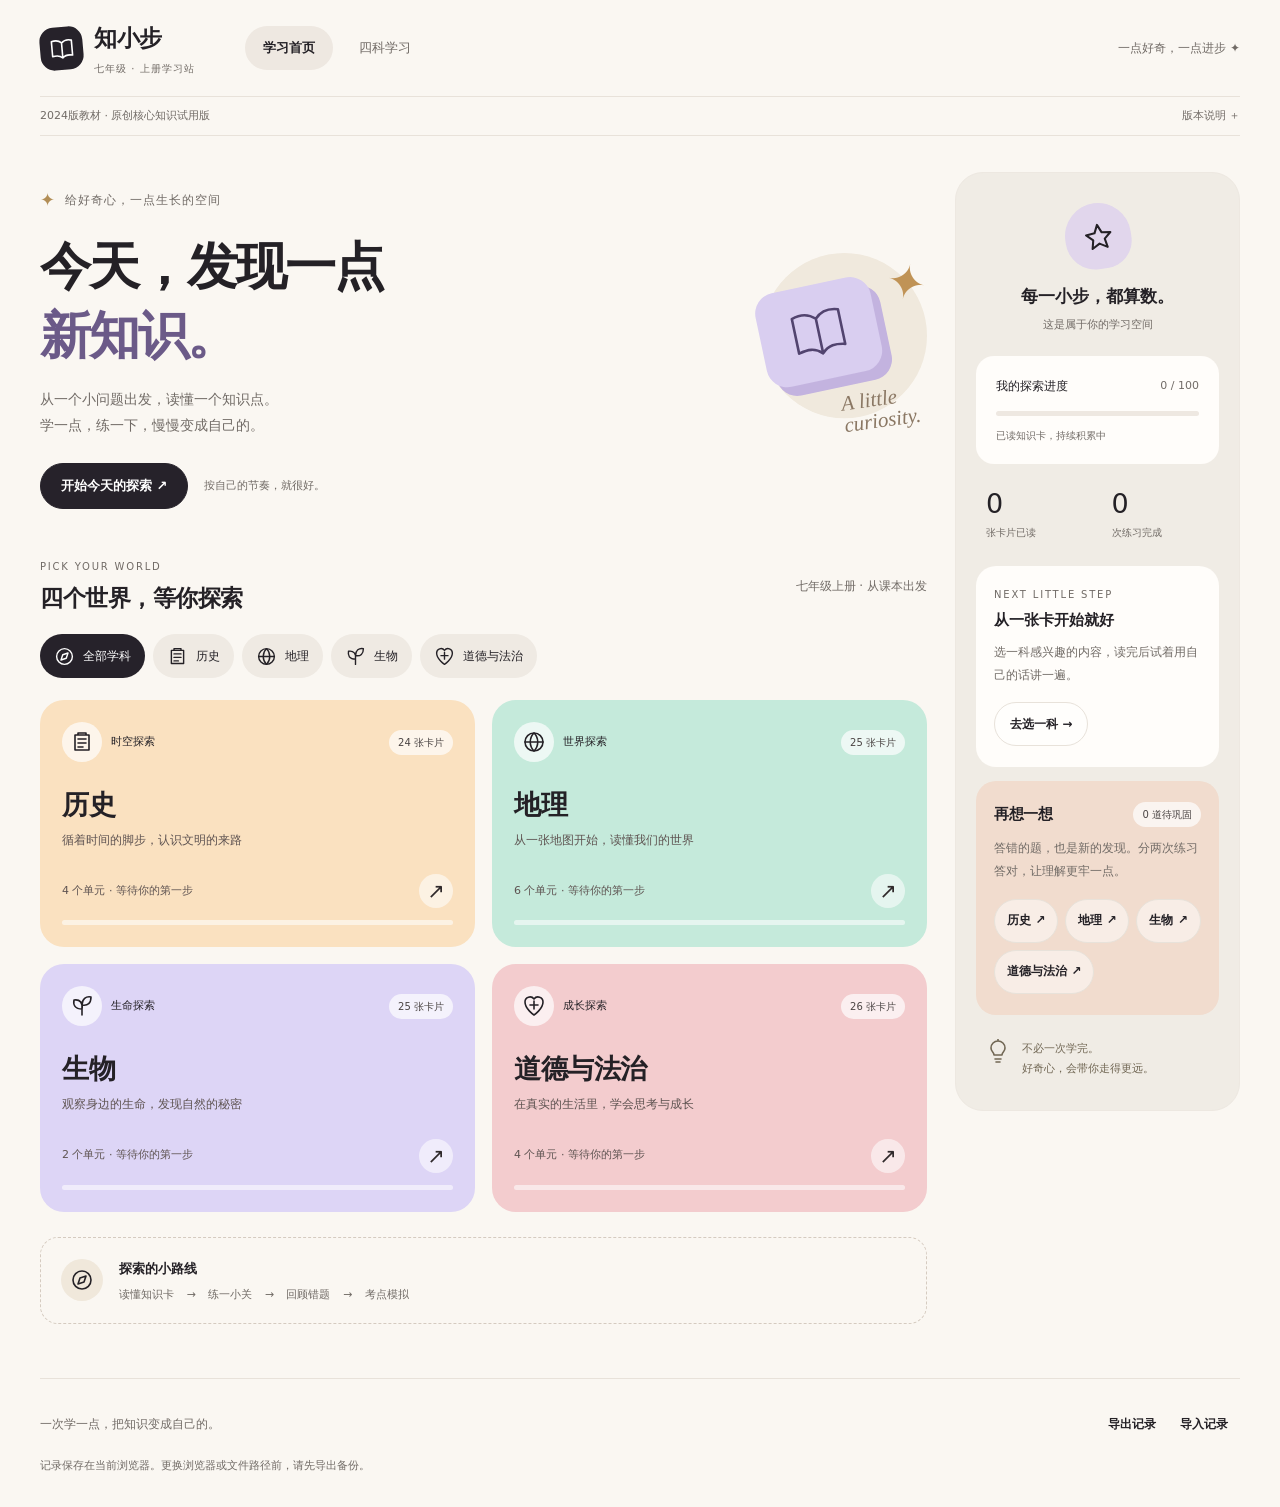
==== index.html @ a6cd7eee "Publish student learning site on GitHub Pages" ====
<!-- Generated by Trae Work -->
<!DOCTYPE html>
<html lang="zh-CN">
<head>
<meta charset="UTF-8">
<meta name="viewport" content="width=device-width, initial-scale=1.0">
<title>七年级上册 · 知识学习与互动测试</title>
<style>
:root {
  --bg: #0f172a;
  --bg2: #1e293b;
  --surface: #334155;
  --surface2: #475569;
  --ink: #f1f5f9;
  --muted: #94a3b8;
  --gold: #fbbf24;
  --rule: #334155;
  --shadow: 0 8px 32px rgba(0,0,0,0.3);
  --jade: #2ecc71;
  --crimson: #e74c3c;
}
* { margin: 0; padding: 0; box-sizing: border-box; }
body {
  font-family: 'PingFang SC', 'Microsoft YaHei', sans-serif;
  background: var(--bg);
  color: var(--ink);
  line-height: 1.7;
  min-height: 100vh;
  background-image:
    radial-gradient(circle at 20% 20%, rgba(99,102,241,0.12) 0%, transparent 50%),
    radial-gradient(circle at 80% 80%, rgba(236,72,153,0.1) 0%, transparent 50%),
    radial-gradient(circle at 50% 50%, rgba(14,165,233,0.08) 0%, transparent 70%);
}
::-webkit-scrollbar { width: 8px; }
::-webkit-scrollbar-track { background: var(--bg2); }
::-webkit-scrollbar-thumb { background: var(--surface2); border-radius: 4px; }

.hero {
  text-align: center;
  padding: 60px 24px 36px;
  position: relative;
}
.hero .badge {
  display: inline-block;
  background: rgba(251,191,36,0.15);
  border: 1px solid rgba(251,191,36,0.3);
  color: var(--gold);
  padding: 6px 20px;
  border-radius: 20px;
  font-size: 0.85em;
  margin-bottom: 16px;
  letter-spacing: 1px;
}
.hero h1 {
  font-size: 2.4em;
  color: #fff;
  margin-bottom: 10px;
  letter-spacing: 3px;
  font-weight: 700;
  background: linear-gradient(135deg, #fff 0%, #94a3b8 100%);
  -webkit-background-clip: text;
  -webkit-text-fill-color: transparent;
  background-clip: text;
}
.hero .subtitle {
  color: var(--muted);
  font-size: 1em;
  margin-bottom: 6px;
}
.hero .meta {
  color: #64748b;
  font-size: 0.85em;
}

/* 科目卡片网格 */
.card-grid {
  max-width: 960px;
  margin: 0 auto;
  padding: 0 20px 48px;
  display: grid;
  grid-template-columns: repeat(2, 1fr);
  gap: 20px;
}
.subject-card {
  background: var(--surface);
  border: 1px solid var(--rule);
  border-radius: 16px;
  padding: 32px 28px;
  cursor: pointer;
  transition: all 0.35s cubic-bezier(0.4, 0, 0.2, 1);
  position: relative;
  overflow: hidden;
  text-decoration: none;
  color: inherit;
  display: block;
}
.subject-card::before {
  content: '';
  position: absolute;
  top: 0; left: 0; right: 0;
  height: 4px;
  background: var(--card-accent, var(--gold));
  opacity: 0;
  transition: opacity 0.3s;
}
.subject-card:hover {
  transform: translateY(-6px);
  border-color: var(--card-accent, var(--gold));
  box-shadow: var(--shadow);
}
.subject-card:hover::before { opacity: 1; }
.subject-icon {
  width: 56px;
  height: 56px;
  border-radius: 14px;
  display: flex;
  align-items: center;
  justify-content: center;
  font-size: 1.8em;
  margin-bottom: 18px;
  background: var(--card-bg, rgba(251,191,36,0.15));
}
.subject-name {
  font-size: 1.4em;
  font-weight: 700;
  margin-bottom: 8px;
  color: #fff;
}
.subject-desc {
  color: var(--muted);
  font-size: 0.9em;
  margin-bottom: 18px;
  line-height: 1.6;
}
.subject-info {
  display: flex;
  gap: 16px;
  flex-wrap: wrap;
}
.info-item {
  display: flex;
  align-items: center;
  gap: 6px;
  font-size: 0.8em;
  color: #cbd5e1;
  background: rgba(255,255,255,0.06);
  padding: 4px 12px;
  border-radius: 12px;
}
.info-item .dot {
  width: 6px;
  height: 6px;
  border-radius: 50%;
  background: var(--card-accent, var(--gold));
}

/* 错题本入口卡片 */
.wrongbook-entry {
  max-width: 960px;
  margin: 0 auto;
  padding: 0 20px 48px;
}
.wrongbook-card {
  background: linear-gradient(135deg, rgba(231,76,60,0.12), rgba(231,76,60,0.04));
  border: 1px solid rgba(231,76,60,0.3);
  border-radius: 16px;
  padding: 28px 32px;
  cursor: pointer;
  transition: all 0.3s;
  display: flex;
  align-items: center;
  justify-content: space-between;
  gap: 20px;
  flex-wrap: wrap;
}
.wrongbook-card:hover {
  transform: translateY(-3px);
  border-color: var(--crimson);
  box-shadow: 0 8px 32px rgba(231,76,60,0.2);
}
.wrongbook-left {
  display: flex;
  align-items: center;
  gap: 20px;
}
.wrongbook-icon {
  width: 56px;
  height: 56px;
  border-radius: 14px;
  display: flex;
  align-items: center;
  justify-content: center;
  font-size: 1.8em;
  background: rgba(231,76,60,0.2);
}
.wrongbook-title {
  font-size: 1.3em;
  font-weight: 700;
  color: #fff;
  margin-bottom: 4px;
}
.wrongbook-desc {
  color: var(--muted);
  font-size: 0.9em;
}
.wrongbook-right {
  display: flex;
  align-items: center;
  gap: 20px;
}
.wrongbook-count {
  text-align: right;
}
.wrongbook-num {
  font-size: 2.2em;
  font-weight: 700;
  color: var(--crimson);
  line-height: 1;
}
.wrongbook-label {
  color: var(--muted);
  font-size: 0.85em;
  margin-top: 4px;
}
.wrongbook-arrow {
  color: var(--crimson);
  font-size: 1.4em;
  font-weight: 700;
}

/* 主内容区 */
.main-panel {
  max-width: 1000px;
  margin: 0 auto;
  padding: 0 20px 60px;
  display: none;
  animation: fadeIn 0.4s;
}
.main-panel.active { display: block; }
@keyframes fadeIn { from { opacity: 0; transform: translateY(10px); } to { opacity: 1; transform: translateY(0); } }

/* 功能介绍 */
.features-title {
  text-align: center;
  color: #fff;
  font-size: 1.3em;
  margin-bottom: 24px;
}
.features-grid {
  display: grid;
  grid-template-columns: repeat(4, 1fr);
  gap: 14px;
  margin-bottom: 40px;
}
.feature-card {
  background: var(--bg2);
  border: 1px solid var(--rule);
  border-radius: 12px;
  padding: 20px 16px;
  text-align: center;
}
.feature-icon { font-size: 1.8em; margin-bottom: 8px; }
.feature-name { color: #fff; font-weight: 600; margin-bottom: 4px; font-size: 0.92em; }
.feature-desc { color: var(--muted); font-size: 0.78em; line-height: 1.5; }

/* 错题本汇总 */
.wb-summary-header {
  display: flex;
  justify-content: space-between;
  align-items: center;
  margin-bottom: 24px;
  flex-wrap: wrap;
  gap: 12px;
}
.wb-summary-title {
  font-size: 1.5em;
  font-weight: 700;
  color: #fff;
}
.wb-summary-title span { color: var(--crimson); }
.wb-summary-total {
  color: var(--muted);
  font-size: 0.95em;
}
.wb-summary-total strong {
  color: var(--crimson);
  font-size: 1.4em;
  margin: 0 4px;
}

.wb-subject-grid {
  display: grid;
  grid-template-columns: repeat(4, 1fr);
  gap: 18px;
  margin-bottom: 32px;
}
.wb-subject-card {
  background: var(--surface);
  border: 1px solid var(--rule);
  border-radius: 14px;
  padding: 28px 20px;
  cursor: pointer;
  transition: all 0.3s;
  text-align: center;
  position: relative;
  overflow: hidden;
}
.wb-subject-card::before {
  content: '';
  position: absolute;
  top: 0; left: 0; right: 0;
  height: 3px;
  background: var(--card-accent, var(--crimson));
  opacity: 0;
  transition: opacity 0.3s;
}
.wb-subject-card:hover {
  transform: translateY(-4px);
  border-color: var(--card-accent, var(--crimson));
  box-shadow: var(--shadow);
}
.wb-subject-card:hover::before { opacity: 1; }
.wb-subject-icon {
  font-size: 2.4em;
  margin-bottom: 12px;
}
.wb-subject-name {
  font-size: 1.15em;
  font-weight: 700;
  color: #fff;
  margin-bottom: 8px;
}
.wb-subject-count {
  font-size: 2em;
  font-weight: 700;
  color: var(--crimson);
  margin-bottom: 4px;
}
.wb-subject-label {
  font-size: 0.8em;
  color: var(--muted);
}

/* 科目错题详情 */
.wb-detail-header {
  display: flex;
  justify-content: space-between;
  align-items: center;
  margin-bottom: 20px;
  flex-wrap: wrap;
  gap: 12px;
}
.wb-back-btn {
  background: var(--surface);
  border: 1px solid var(--rule);
  color: var(--ink);
  padding: 8px 20px;
  border-radius: 8px;
  cursor: pointer;
  font-size: 0.9em;
  transition: all 0.25s;
  text-decoration: none;
  display: inline-flex;
  align-items: center;
  gap: 6px;
}
.wb-back-btn:hover {
  border-color: var(--crimson);
  color: var(--crimson);
}
.wb-detail-title {
  font-size: 1.3em;
  font-weight: 700;
  color: #fff;
}
.wb-detail-stats {
  color: var(--muted);
  font-size: 0.9em;
}
.wb-detail-stats strong { color: var(--crimson); }

.wb-toolbar {
  display: flex;
  align-items: center;
  gap: 14px;
  margin-bottom: 20px;
  flex-wrap: wrap;
}
.wb-practice-btn {
  background: var(--crimson);
  color: #fff;
  border: none;
  padding: 10px 22px;
  border-radius: 8px;
  cursor: pointer;
  font-size: 0.95em;
  font-weight: 600;
  transition: all 0.25s;
}
.wb-practice-btn:hover {
  background: #c0392b;
  transform: translateY(-1px);
}
.wb-tip {
  color: var(--muted);
  font-size: 0.85em;
}

.wb-list {
  display: flex;
  flex-direction: column;
  gap: 14px;
}
.wb-card {
  background: var(--surface);
  border: 1px solid var(--rule);
  border-radius: 12px;
  padding: 20px;
}
.wb-card-head {
  display: flex;
  justify-content: space-between;
  align-items: center;
  margin-bottom: 10px;
  flex-wrap: wrap;
  gap: 8px;
}
.wb-tag {
  background: rgba(231, 76, 60, 0.15);
  color: var(--crimson);
  padding: 3px 10px;
  border-radius: 6px;
  font-size: 0.78em;
  font-weight: 600;
}
.wb-count { color: var(--muted); font-size: 0.82em; }
.wb-card-q {
  font-weight: 600;
  line-height: 1.7;
  margin-bottom: 12px;
  color: var(--ink);
  font-size: 0.95em;
}
.wb-options {
  display: flex;
  flex-direction: column;
  gap: 6px;
  margin-bottom: 12px;
}
.wb-option {
  display: flex;
  align-items: flex-start;
  gap: 10px;
  padding: 9px 14px;
  background: var(--bg2);
  border: 1px solid var(--rule);
  border-radius: 8px;
  font-size: 0.88em;
  line-height: 1.6;
}
.wb-option.correct {
  background: rgba(46, 204, 113, 0.1);
  border-color: var(--jade);
  color: var(--jade);
}
.wb-option.wrong {
  background: rgba(231, 76, 60, 0.1);
  border-color: var(--crimson);
  color: var(--crimson);
  text-decoration: line-through;
  text-decoration-color: rgba(231, 76, 60, 0.5);
}
.wb-opt-label {
  font-weight: 700;
  min-width: 22px;
}
.wb-explain {
  background: var(--bg2);
  padding: 12px 16px;
  border-radius: 8px;
  font-size: 0.88em;
  line-height: 1.7;
  border-left: 3px solid var(--gold);
  color: var(--ink);
}
.wb-explain strong { color: var(--gold); }

.wb-empty {
  text-align: center;
  padding: 60px 20px;
  background: var(--surface);
  border-radius: 12px;
  border: 1px dashed var(--rule);
}
.wb-empty-icon { font-size: 3em; margin-bottom: 14px; }
.wb-empty-text { color: var(--muted); font-size: 1.05em; }

/* 错题练习 */
.wb-practice-area {
  max-width: 700px;
  margin: 0 auto;
}
.wb-practice-head {
  display: flex;
  justify-content: space-between;
  align-items: center;
  margin-bottom: 20px;
  flex-wrap: wrap;
  gap: 12px;
}
.wb-progress {
  color: var(--muted);
  font-size: 0.95em;
}
.q-card {
  background: var(--surface);
  border: 1px solid var(--rule);
  border-radius: 14px;
  padding: 28px;
}
.q-source {
  font-size: 0.82em;
  color: var(--muted);
  margin-bottom: 12px;
}
.q-text {
  font-size: 1.05em;
  font-weight: 600;
  line-height: 1.8;
  margin-bottom: 20px;
  color: var(--ink);
}
.q-options {
  display: flex;
  flex-direction: column;
  gap: 10px;
  margin-bottom: 20px;
}
.q-option {
  display: flex;
  align-items: flex-start;
  gap: 12px;
  padding: 14px 18px;
  background: var(--bg2);
  border: 1px solid var(--rule);
  border-radius: 10px;
  cursor: pointer;
  transition: all 0.2s;
}
.q-option:hover:not(.disabled) {
  border-color: var(--gold);
  background: rgba(251,191,36,0.06);
}
.q-option.selected {
  border-color: var(--gold);
  background: rgba(251,191,36,0.1);
}
.q-option.correct {
  border-color: var(--jade);
  background: rgba(46, 204, 113, 0.12);
  color: var(--jade);
}
.q-option.wrong {
  border-color: var(--crimson);
  background: rgba(231, 76, 60, 0.12);
  color: var(--crimson);
}
.q-option.disabled { cursor: default; }
.q-opt-label {
  font-weight: 700;
  min-width: 26px;
  color: var(--muted);
}
.q-option.selected .q-opt-label { color: var(--gold); }
.q-option.correct .q-opt-label { color: var(--jade); }
.q-option.wrong .q-opt-label { color: var(--crimson); }

.feedback {
  display: none;
  margin-bottom: 20px;
  padding: 16px 20px;
  border-radius: 10px;
  line-height: 1.7;
}
.feedback.show { display: block; }
.feedback.correct {
  background: rgba(46, 204, 113, 0.1);
  border: 1px solid var(--jade);
}
.feedback.wrong {
  background: rgba(231, 76, 60, 0.1);
  border: 1px solid var(--crimson);
}
.fb-title {
  font-weight: 700;
  margin-bottom: 8px;
  font-size: 1.05em;
}
.feedback.correct .fb-title { color: var(--jade); }
.feedback.wrong .fb-title { color: var(--crimson); }
.fb-explain {
  font-size: 0.92em;
  color: var(--ink);
  opacity: 0.9;
}

.q-actions {
  display: flex;
  gap: 12px;
  justify-content: flex-end;
}
.btn-primary {
  background: var(--gold);
  color: #1a1a2e;
  border: none;
  padding: 12px 28px;
  border-radius: 8px;
  cursor: pointer;
  font-size: 0.95em;
  font-weight: 600;
  transition: all 0.25s;
}
.btn-primary:hover {
  transform: translateY(-1px);
  box-shadow: 0 4px 16px rgba(251,191,36,0.3);
}
.btn-secondary {
  background: var(--surface);
  color: var(--ink);
  border: 1px solid var(--rule);
  padding: 12px 28px;
  border-radius: 8px;
  cursor: pointer;
  font-size: 0.95em;
  transition: all 0.25s;
}
.btn-secondary:hover {
  border-color: var(--gold);
  color: var(--gold);
}

/* 结果页 */
.result-card {
  background: var(--surface);
  border: 1px solid var(--rule);
  border-radius: 16px;
  padding: 48px 32px;
  text-align: center;
}
.result-title {
  font-size: 1.5em;
  font-weight: 700;
  color: #fff;
  margin-bottom: 20px;
}
.result-score {
  font-size: 4em;
  font-weight: 700;
  background: linear-gradient(135deg, var(--gold), #f97316);
  -webkit-background-clip: text;
  -webkit-text-fill-color: transparent;
  background-clip: text;
  margin-bottom: 12px;
}
.result-sub {
  color: var(--muted);
  font-size: 1.05em;
  margin-bottom: 24px;
}
.result-actions {
  display: flex;
  gap: 12px;
  justify-content: center;
  flex-wrap: wrap;
}

.footer {
  text-align: center;
  color: #475569;
  font-size: 0.8em;
  padding: 24px;
  border-top: 1px solid var(--rule);
  margin-top: 40px;
}

@media (max-width: 960px) {
  .nav-card { min-width: 150px; }
  .features-grid { grid-template-columns: repeat(2, 1fr); }
  .wb-subject-grid { grid-template-columns: repeat(2, 1fr); }
}
@media (max-width: 720px) {
  .hero h1 { font-size: 1.8em; }
  .card-nav { gap: 10px; }
  .nav-card { min-width: 120px; padding: 16px 12px; }
  .nav-card-icon { font-size: 1.6em; }
  .nav-card-name { font-size: 0.95em; }
  .nav-card-info { font-size: 0.72em; }
  .features-grid { grid-template-columns: 1fr; }
  .wb-subject-grid { grid-template-columns: 1fr; }
  .q-card { padding: 20px; }
}
</style>
<link rel="stylesheet" href="assets/styles/learning.css?v=20261021-explore2">
<script src="assets/js/core/content.js"></script>
<script src="content/grade7-semester1/manifest.js"></script>
<script src="content/grade7-semester1/history.js"></script>
<script src="content/grade7-semester1/geography.js"></script>
<script src="content/grade7-semester1/biology.js"></script>
<script src="content/grade7-semester1/morality.js"></script>
<script src="content/grade7-semester1/editions/history.js"></script>
<script src="content/grade7-semester1/editions/geography.js"></script>
<script src="content/grade7-semester1/editions/biology.js"></script>
<script src="content/grade7-semester1/editions/morality.js"></script>
<script src="assets/js/core/editions.js"></script>
<script src="assets/js/core/storage.js"></script>
<script src="assets/js/core/questions.js"></script>
<script src="assets/js/core/practice.js"></script>
<script src="assets/js/pages/ui.js?v=20261021-explore2"></script>
<script src="assets/js/pages/home.js?v=20261021-explore2"></script>
<script src="assets/js/pages/subject.js?v=20261021-explore2"></script>
</head>
<body class="g7-body">
<div id="learning-app"></div>
<div id="legacy-root" hidden>
<a class="g7-legacy-back" href="index.html#learn">← 返回新版学习站</a>

<div class="hero">
  <div class="badge">📚 深圳七年级上册 · 同步学习</div>
  <h1>知识学习与互动测试</h1>
  <p class="subtitle">知识回顾 · 趣味测试 · 单元小结 · 错题本 · 真题演练</p>
  <p class="meta">贴合深圳中考/期末考命题方向</p>
</div>

<!-- 科目卡片 2列网格 -->
<div class="card-grid">

  <a href="history-grade7.html" class="subject-card" style="--card-accent: #d4a574; --card-bg: rgba(212,165,116,0.15);">
    <div class="subject-icon">📜</div>
    <div class="subject-name">历史</div>
    <div class="subject-desc">中国古代史（史前时期——三国两晋南北朝），时空穿越、文物鉴定、综合挑战6种趣味题型</div>
    <div class="subject-info">
      <span class="info-item"><span class="dot"></span>4个单元</span>
      <span class="info-item"><span class="dot"></span>180道测试题</span>
      <span class="info-item"><span class="dot"></span>单元小结</span>
    </div>
  </a>

  <a href="morality-grade7.html" class="subject-card" style="--card-accent: #ef4444; --card-bg: rgba(239,68,68,0.15);">
    <div class="subject-icon">⚖️</div>
    <div class="subject-name">道德与法治</div>
    <div class="subject-desc">成长节拍、友谊天空、师生情谊、生命思考，材料选择、观点辨析、情境分析6种题型</div>
    <div class="subject-info">
      <span class="info-item"><span class="dot"></span>4个单元</span>
      <span class="info-item"><span class="dot"></span>180道测试题</span>
      <span class="info-item"><span class="dot"></span>单元小结</span>
    </div>
  </a>

  <a href="biology-grade7.html" class="subject-card" style="--card-accent: #22c55e; --card-bg: rgba(34,197,94,0.15);">
    <div class="subject-icon">🧬</div>
    <div class="subject-name">生物学</div>
    <div class="subject-desc">生物和生物圈、生物体结构层次、绿色植物，实验探究、结构辨识、图表分析6种题型</div>
    <div class="subject-info">
      <span class="info-item"><span class="dot"></span>3个单元</span>
      <span class="info-item"><span class="dot"></span>180道测试题</span>
      <span class="info-item"><span class="dot"></span>单元小结</span>
    </div>
  </a>

  <a href="geography-grade7.html" class="subject-card" style="--card-accent: #3b82f6; --card-bg: rgba(59,130,246,0.15);">
    <div class="subject-icon">🌍</div>
    <div class="subject-name">地理（湘教版）</div>
    <div class="subject-desc">地球地图、世界面貌、世界气候、居民文化，读图定位、数据计算、综合探究6种题型</div>
    <div class="subject-info">
      <span class="info-item"><span class="dot"></span>5章内容</span>
      <span class="info-item"><span class="dot"></span>180道测试题</span>
      <span class="info-item"><span class="dot"></span>单元小结</span>
    </div>
  </a>

</div>

<!-- 错题本入口卡片 -->
<div class="wrongbook-entry">
  <div class="wrongbook-card" onclick="showWrongBookSummary()">
    <div class="wrongbook-left">
      <div class="wrongbook-icon">📕</div>
      <div>
        <div class="wrongbook-title">错题本</div>
        <div class="wrongbook-desc">自动收录各科目错题，按科目分类整理，支持反复练习，答对不删除</div>
      </div>
    </div>
    <div class="wrongbook-right">
      <div class="wrongbook-count">
        <div class="wrongbook-num" id="wbNum">0</div>
        <div class="wrongbook-label">道错题</div>
      </div>
      <div class="wrongbook-arrow">→</div>
    </div>
  </div>
</div>

<!-- 首页：功能介绍 -->
<div class="main-panel active" id="homePanel">
  <div class="features-title">✨ 学习功能</div>
  <div class="features-grid">
    <div class="feature-card">
      <div class="feature-icon">📖</div>
      <div class="feature-name">知识回顾</div>
      <div class="feature-desc">梳理单元核心考点，折叠展开式结构，重点清晰标注</div>
    </div>
    <div class="feature-card">
      <div class="feature-icon">🎯</div>
      <div class="feature-name">互动测试</div>
      <div class="feature-desc">6种趣味题型，3轮难度递进，边玩边学记得牢</div>
    </div>
    <div class="feature-card">
      <div class="feature-icon">📝</div>
      <div class="feature-name">单元小结</div>
      <div class="feature-desc">每单元精选真题，选择+判断+材料+探究全覆盖</div>
    </div>
    <div class="feature-card">
      <div class="feature-icon">📕</div>
      <div class="feature-name">错题本</div>
      <div class="feature-desc">自动收录答错题目，按科目分类，反复练习，永久保留</div>
    </div>
    <div class="feature-card">
      <div class="feature-icon">💾</div>
      <div class="feature-name">进度保存</div>
      <div class="feature-desc">答题中途退出自动保存，回来继续作答不丢进度</div>
    </div>
    <div class="feature-card">
      <div class="feature-icon">📊</div>
      <div class="feature-name">学习统计</div>
      <div class="feature-desc">记录每次测试成绩，追踪学习进步轨迹</div>
    </div>
    <div class="feature-card">
      <div class="feature-icon">🎓</div>
      <div class="feature-name">真题风格</div>
      <div class="feature-desc">题目改编自深圳/广东真题，贴合真实考试难度</div>
    </div>
    <div class="feature-card">
      <div class="feature-icon">📱</div>
      <div class="feature-name">多端可用</div>
      <div class="feature-desc">手机、平板、电脑都能用，随时随地学习</div>
    </div>
  </div>
</div>

<!-- 错题本汇总视图 -->
<div class="main-panel" id="wbSummaryPanel">
  <div class="wb-summary-header">
    <div class="wb-summary-title">📕 错题本 <span>汇总</span></div>
    <div class="wb-summary-total">共 <strong id="wbTotalCount">0</strong> 道错题</div>
  </div>
  
  <div class="wb-subject-grid" id="wbSubjectGrid">
    <!-- 动态生成 -->
  </div>
</div>

<!-- 科目错题详情视图 -->
<div class="main-panel" id="wbDetailPanel">
  <div class="wb-detail-header">
    <button class="wb-back-btn" onclick="showWrongBookSummary()">← 返回错题本汇总</button>
    <div>
      <span class="wb-detail-title" id="wbDetailTitle">历史错题</span>
      <span class="wb-detail-stats" id="wbDetailStats">共 0 道</span>
    </div>
  </div>
  <div id="wbDetailContent">
    <!-- 动态生成 -->
  </div>
</div>

<div class="footer">
  七年级上册同步学习系统 · 深圳专用 · 持续更新中
</div>

<script>
var WB_KEY = 'wrongbook_v1';
var subjects = [
  { id: 'history',   name: '历史',     icon: '📜', color: '#d4a574', page: 'history-grade7.html' },
  { id: 'morality',  name: '道德与法治', icon: '⚖️', color: '#ef4444', page: 'morality-grade7.html' },
  { id: 'biology',   name: '生物学',    icon: '🧬', color: '#22c55e', page: 'biology-grade7.html' },
  { id: 'geography', name: '地理',      icon: '🌍', color: '#3b82f6', page: 'geography-grade7.html' }
];

var currentSubject = null;
var practiceState = { current: 0, questions: [], selectedAnswer: null, answered: false, score: 0 };

function loadWB() {
  try {
    var s = localStorage.getItem(WB_KEY);
    if (s) return JSON.parse(s);
  } catch(e) {}
  return { history: [], morality: [], biology: [], geography: [] };
}

function saveWB(d) {
  try { localStorage.setItem(WB_KEY, JSON.stringify(d)); } catch(e) {}
}

function markCorrect(qid) {
  var wb = loadWB();
  for (var si = 0; si < subjects.length; si++) {
    var list = wb[subjects[si].id] || [];
    for (var i = 0; i < list.length; i++) {
      if (list[i].id === qid) {
        list[i].correctCount = (list[i].correctCount || 0) + 1;
        saveWB(wb);
        return;
      }
    }
  }
}

function updateTotalBadge() {
  var wb = loadWB();
  var total = 0;
  for (var i = 0; i < subjects.length; i++) {
    total += (wb[subjects[i].id] || []).length;
  }
  var num = document.getElementById('wbNum');
  if (num) num.textContent = total;
  var tc = document.getElementById('wbTotalCount');
  if (tc) tc.textContent = total;
}

function showPanel(id) {
  document.querySelectorAll('.main-panel').forEach(function(p) { p.classList.remove('active'); });
  document.getElementById(id).classList.add('active');
  window.scrollTo({ top: 0, behavior: 'smooth' });
}

function showWrongBookSummary() {
  showPanel('wbSummaryPanel');
  renderWBSummary();
}

function renderWBSummary() {
  var wb = loadWB();
  var total = 0;
  var grid = document.getElementById('wbSubjectGrid');
  var html = '';
  
  for (var i = 0; i < subjects.length; i++) {
    var s = subjects[i];
    var count = (wb[s.id] || []).length;
    total += count;
    html += '<div class="wb-subject-card" style="--card-accent:' + s.color + ';" onclick="showWBDetail(\'' + s.id + '\')">';
    html += '<div class="wb-subject-icon">' + s.icon + '</div>';
    html += '<div class="wb-subject-name">' + s.name + '</div>';
    html += '<div class="wb-subject-count">' + count + '</div>';
    html += '<div class="wb-subject-label">道错题</div>';
    html += '</div>';
  }
  
  grid.innerHTML = html;
  document.getElementById('wbTotalCount').textContent = total;
}

function showWBDetail(subjectId) {
  currentSubject = subjectId;
  showPanel('wbDetailPanel');
  renderWBDetail();
}

function renderWBDetail() {
  var wb = loadWB();
  var list = wb[currentSubject] || [];
  var s = null;
  for (var i = 0; i < subjects.length; i++) {
    if (subjects[i].id === currentSubject) { s = subjects[i]; break; }
  }
  
  document.getElementById('wbDetailTitle').textContent = s.name + '错题';
  document.getElementById('wbDetailStats').innerHTML = '共 <strong>' + list.length + '</strong> 道';
  
  var content = document.getElementById('wbDetailContent');
  
  if (list.length === 0) {
    content.innerHTML = '<div class="wb-empty"><div class="wb-empty-icon">🎉</div><div class="wb-empty-text">暂无错题，继续加油！</div></div>';
    return;
  }
  
  var html = '';
  html += '<div class="wb-toolbar">';
  html += '<button class="wb-practice-btn" onclick="startWBPractice()">🎯 重新练习全部错题</button>';
  html += '<span class="wb-tip">答对不删除，永久收录，反复巩固</span>';
  html += '</div>';
  html += '<div class="wb-list">';
  
  for (var j = 0; j < list.length; j++) {
    var item = list[j];
    html += '<div class="wb-card">';
    html += '<div class="wb-card-head">';
    html += '<span class="wb-tag">' + (item.source || '练习') + '</span>';
    html += '<span class="wb-count">错 ' + item.wrongCount + ' 次' + (item.correctCount ? ' · 练对 ' + item.correctCount + ' 次' : '') + '</span>';
    html += '</div>';
    html += '<div class="wb-card-q">' + (j+1) + '. ' + item.q + '</div>';
    if (item.options) {
      html += '<div class="wb-options">';
      for (var k = 0; k < item.options.length; k++) {
        var optClass = '';
        if (k === item.answer) optClass = 'correct';
        else if (k === item.userAnswer) optClass = 'wrong';
        html += '<div class="wb-option ' + optClass + '"><span class="wb-opt-label">' + String.fromCharCode(65+k) + '</span>' + item.options[k] + '</div>';
      }
      html += '</div>';
    }
    if (item.explain) {
      html += '<div class="wb-explain"><strong>解析：</strong>' + item.explain + '</div>';
    }
    html += '</div>';
  }
  
  html += '</div>';
  content.innerHTML = html;
}

function startWBPractice() {
  var wb = loadWB();
  var list = wb[currentSubject] || [];
  if (list.length === 0) return;
  
  var questions = [];
  for (var i = 0; i < list.length; i++) {
    if (list[i].options) {
      questions.push({
        id: list[i].id,
        q: list[i].q,
        options: list[i].options,
        answer: list[i].answer,
        explain: list[i].explain,
        source: list[i].source
      });
    }
  }
  
  if (questions.length === 0) {
    alert('当前没有可练习的选择题型错题');
    return;
  }
  
  practiceState = { current: 0, questions: questions, selectedAnswer: null, answered: false, score: 0 };
  renderWBPractice();
}

function renderWBPractice() {
  var q = practiceState.questions[practiceState.current];
  var total = practiceState.questions.length;
  
  var html = '';
  html += '<div class="wb-practice-head">';
  html += '<button class="wb-back-btn" onclick="renderWBDetail()">← 返回错题列表</button>';
  html += '<div class="wb-progress">第 ' + (practiceState.current+1) + ' / ' + total + ' 题</div>';
  html += '</div>';
  
  html += '<div class="wb-practice-area">';
  html += '<div class="q-card">';
  html += '<div class="q-source">' + (q.source || '错题练习') + '</div>';
  html += '<div class="q-text">' + (practiceState.current+1) + '. ' + q.q + '</div>';
  html += '<div class="q-options">';
  for (var i = 0; i < q.options.length; i++) {
    html += '<div class="q-option" onclick="wbSelectOpt(' + i + ', this)"><span class="q-opt-label">' + String.fromCharCode(65+i) + '</span>' + q.options[i] + '</div>';
  }
  html += '</div>';
  html += '<div id="wbFeedback" class="feedback"></div>';
  html += '<div class="q-actions">';
  html += '<button id="wbSubmitBtn" class="btn-primary" onclick="wbSubmit()">提交答案</button>';
  html += '<button id="wbNextBtn" class="btn-primary" onclick="wbNext()" style="display:none;">下一题 →</button>';
  html += '</div>';
  html += '</div></div>';
  
  document.getElementById('wbDetailContent').innerHTML = html;
}

function wbSelectOpt(idx, el) {
  if (practiceState.answered) return;
  practiceState.selectedAnswer = idx;
  var opts = document.querySelectorAll('#wbDetailContent .q-option');
  for (var i = 0; i < opts.length; i++) opts[i].classList.remove('selected');
  el.classList.add('selected');
}

function wbSubmit() {
  if (practiceState.selectedAnswer === null) return;
  var q = practiceState.questions[practiceState.current];
  var isCorrect = practiceState.selectedAnswer === q.answer;
  
  var opts = document.querySelectorAll('#wbDetailContent .q-option');
  for (var i = 0; i < opts.length; i++) {
    opts[i].classList.add('disabled');
    if (i === q.answer) opts[i].classList.add('correct');
    else if (i === practiceState.selectedAnswer) opts[i].classList.add('wrong');
  }
  
  practiceState.answered = true;
  if (isCorrect) {
    practiceState.score += 10;
    markCorrect(q.id);
  } else {
    // 答错了，增加错误次数
    addWrongAgain(q);
  }
  
  var fb = document.getElementById('wbFeedback');
  fb.className = 'feedback show ' + (isCorrect ? 'correct' : 'wrong');
  fb.innerHTML = '<div class="fb-title">' + (isCorrect ? '✅ 回答正确！+10分' : '❌ 答案有误') + '</div>';
  if (q.explain) fb.innerHTML += '<div class="fb-explain">' + q.explain + '</div>';
  
  document.getElementById('wbSubmitBtn').style.display = 'none';
  document.getElementById('wbNextBtn').style.display = 'inline-block';
}

function addWrongAgain(q) {
  var wb = loadWB();
  var list = wb[currentSubject] || [];
  for (var i = 0; i < list.length; i++) {
    if (list[i].id === q.id) {
      list[i].wrongCount++;
      list[i].lastWrongAt = Date.now();
      list[i].userAnswer = practiceState.selectedAnswer;
      saveWB(wb);
      return;
    }
  }
}

function wbNext() {
  if (!practiceState.answered) return;
  practiceState.current++;
  if (practiceState.current >= practiceState.questions.length) {
    wbShowResult();
  } else {
    practiceState.answered = false;
    practiceState.selectedAnswer = null;
    renderWBPractice();
  }
}

function wbShowResult() {
  var total = practiceState.questions.length;
  var correct = Math.round(practiceState.score / 10);
  
  var html = '';
  html += '<div class="wb-practice-head">';
  html += '<button class="wb-back-btn" onclick="renderWBDetail()">← 返回错题列表</button>';
  html += '</div>';
  html += '<div class="result-card">';
  html += '<div class="result-title">错题练习完成</div>';
  html += '<div class="result-score">' + practiceState.score + '</div>';
  html += '<div class="result-sub">答对 ' + correct + ' / ' + total + ' 题</div>';
  html += '<div class="result-actions">';
  html += '<button class="btn-primary" onclick="startWBPractice()">🔄 再练一次</button>';
  html += '<button class="btn-secondary" onclick="renderWBDetail()">查看错题</button>';
  html += '<button class="btn-secondary" onclick="showWrongBookSummary()">错题本汇总</button>';
  html += '</div></div>';
  
  document.getElementById('wbDetailContent').innerHTML = html;
}

// 初始化
updateTotalBadge();
</script>

</div>
<script>Grade7.UI.boot();</script>
</body>
</html>
---- assets/styles/learning.css ----
/* Student exploration design system: warm paper, pastel worlds, dark text. */
:root{--g7-bg:#faf7f2;--g7-paper:#fffefd;--g7-ink:#242126;--g7-muted:#716b66;--g7-line:#e8e2da;--g7-soft:#f1ece5;--g7-radius:24px}
[hidden]{display:none!important}.g7-sr{position:absolute;width:1px;height:1px;overflow:hidden;clip-path:inset(50%);white-space:nowrap}
body.g7-body{margin:0;background:var(--g7-bg);color:var(--g7-ink);background-image:none;font:15px/1.7 "PingFang SC","Microsoft YaHei",system-ui,sans-serif}
#learning-app{--world:#fae1c0;--world-deep:#81522e;--world-pale:#fff6ea;color:var(--g7-ink);text-align:left}
#learning-app[data-world="geography"],[data-world="geography"]{--world:#c5eadb;--world-deep:#326757;--world-pale:#effaf5}
#learning-app[data-world="biology"],[data-world="biology"]{--world:#ddd5f6;--world-deep:#65538d;--world-pale:#f6f2ff}
#learning-app[data-world="morality"],[data-world="morality"]{--world:#f3ccce;--world-deep:#8b4c55;--world-pale:#fff3f3}
[data-world="history"]{--world:#fae1c0;--world-deep:#81522e;--world-pale:#fff6ea}
#learning-app *,#learning-app *::before,#learning-app *::after{box-sizing:border-box;min-width:0}
#learning-app a{color:inherit;text-decoration:none}#learning-app button,#learning-app select{font:inherit;cursor:pointer}#learning-app button:disabled{cursor:default;opacity:.48}
#learning-app h1,#learning-app h2,#learning-app h3,#learning-app p{margin:0}#learning-app h1,#learning-app h2,#learning-app h3{line-height:1.4;overflow-wrap:anywhere}
#learning-app button:focus-visible,#learning-app a:focus-visible,#learning-app summary:focus-visible,#learning-app select:focus-visible{outline:3px solid #6c58ae;outline-offset:4px}
#learning-app summary{cursor:pointer;list-style:none}#learning-app summary::-webkit-details-marker{display:none}.g7-icon{display:inline-block;vertical-align:middle;flex-shrink:0}
.g7-top{max-width:1360px;padding:0 48px;height:96px;margin:auto;display:flex;align-items:center;gap:50px}.g7-brand{display:flex;gap:11px;align-items:center;font-size:23px;font-weight:750;letter-spacing:-.5px}.g7-brandmark{width:43px;height:43px;display:grid;place-items:center;background:#26222a;color:white;border-radius:14px;transform:rotate(-5deg)}.g7-brand small{display:block;color:var(--g7-muted);font-size:10px;font-weight:400;letter-spacing:1px;margin-top:1px}.g7-top nav{display:flex;gap:8px}.g7-top nav a{display:inline-flex;align-items:center;padding:10px 18px;min-height:44px;font-size:13px;color:var(--g7-muted)!important;border-radius:99px}.g7-top nav a[aria-current]{background:#eee8e1;color:var(--g7-ink)!important;font-weight:600}.g7-term{margin-left:auto;font-size:12px;color:var(--g7-muted)}
.g7-edition-note{max-width:1264px;margin:0 auto;border-block:1px solid var(--g7-line);font-size:11px;color:var(--g7-muted)}.g7-edition-note summary{min-height:38px;display:flex;align-items:center;gap:16px;padding:5px 0}.g7-edition-note summary>span{margin-left:auto}.g7-edition-note p{padding:0 0 12px;max-width:850px;line-height:1.8}
.g7-shell{max-width:1264px;padding:24px 0 54px;margin:auto}.g7-eyebrow{font-size:12px;letter-spacing:1px;color:var(--g7-muted);display:flex;align-items:center;gap:9px}.g7-overline{display:block;color:var(--g7-muted);font:10px/1.6 system-ui,sans-serif;letter-spacing:1.8px;margin-bottom:7px}.g7-section-title{display:flex;align-items:center;justify-content:space-between;gap:20px;margin:26px 0 20px}.g7-section-title h2{font-size:23px;font-weight:650;letter-spacing:-.5px}.g7-section-title p{font-size:13px;color:var(--g7-muted);margin-top:8px!important}.g7-section-title>span{font-size:12px;color:var(--g7-muted)}
#learning-app .g7-btn{border:1px solid var(--g7-line);border-radius:99px;min-height:46px;padding:11px 20px;display:inline-flex;align-items:center;justify-content:center;gap:8px;background:var(--g7-paper);color:var(--g7-ink);font-size:13px;font-weight:600;transition:background .18s,transform .18s,box-shadow .18s;white-space:nowrap}#learning-app .g7-btn.primary{background:#26222a;color:white;border-color:#26222a}#learning-app .g7-btn.quiet{background:#ffffff80}#learning-app .g7-btn.text{border:0;padding:7px 9px;background:transparent;min-height:44px;font-size:12px;text-decoration:underline;text-underline-offset:4px}#learning-app .g7-btn:active{transform:scale(.98)}
.g7-chip{display:inline-flex;align-items:center;gap:6px;background:var(--world-pale);color:var(--world-deep);font-size:11px;font-weight:500;padding:6px 11px;border-radius:99px}.g7-chip .g7-icon{width:17px;height:17px}.g7-progress{background:#ffffff90;height:5px;border-radius:99px;overflow:hidden}.g7-progress>span{display:block;height:100%;background:var(--world-deep);border-radius:99px;transition:width .2s}
.g7-home-layout{display:grid;grid-template-columns:minmax(0,1fr) 300px;gap:36px;align-items:start}.g7-welcome{position:relative;min-height:310px;padding:25px 0 24px}.g7-welcome h1{font-size:clamp(38px,4vw,55px);font-weight:600;letter-spacing:-2px;margin:16px 0 16px!important;line-height:1.35!important;position:relative;z-index:1}.g7-welcome h1>span{color:#6b5a88}.g7-welcome p{font-size:14px;color:var(--g7-muted);line-height:1.9;position:relative;z-index:1}.g7-tiny-star{color:#b28e56;font-size:18px}.g7-welcome-actions{display:flex;align-items:center;gap:16px;margin-top:24px;position:relative;z-index:1}.g7-welcome-actions>span{font-size:11px;color:var(--g7-muted)}
.g7-hero-art{position:absolute;right:8px;top:65px;width:225px;height:230px;pointer-events:none}.g7-art-orbit{position:absolute;width:190px;height:190px;background:#f0e9dd;border-radius:50%;top:15px;right:0}.g7-art-book{position:absolute;top:51px;left:33px;width:135px;height:110px;background:#d9cef0;color:#52446f;border-radius:24px;display:grid;place-items:center;transform:rotate(-12deg);box-shadow:9px 12px 0 #c3b3df}.g7-art-book .g7-icon{width:65px;height:65px;stroke-width:1.1}.g7-art-star{position:absolute;font-size:55px;right:1px;top:3px;color:#c09356;transform:rotate(12deg)}.g7-art-note{position:absolute;right:8px;bottom:10px;font:italic 24px/1.05 Georgia,serif;color:#8a7763;transform:rotate(-8deg)}
.g7-world-tabs{display:flex;gap:8px;flex-wrap:wrap;margin:0 0 22px}.g7-world-tabs a{display:flex;align-items:center;gap:8px;background:#efeae3;border-radius:99px;min-height:44px;padding:8px 14px;font-size:12px}.g7-world-tabs .g7-icon{width:21px;height:21px}.g7-world-tabs a[aria-current]{background:#26222a;color:white!important}
.g7-subject-grid{display:grid;grid-template-columns:repeat(2,minmax(0,1fr));gap:17px}.g7-subject-card{background:var(--world);border-radius:var(--g7-radius);padding:22px;position:relative;overflow:hidden;transition:transform .18s,box-shadow .18s}.g7-subject-top{display:flex;align-items:center;justify-content:space-between;gap:10px;margin-bottom:24px}.g7-world-label{display:flex;align-items:center;gap:9px;font-size:11px}.g7-subject-icon{display:inline-grid;place-items:center;width:40px;height:40px;border-radius:50%;background:#ffffffb0;color:var(--g7-ink);flex-shrink:0}.g7-card-badge{display:inline-flex;align-items:center;justify-content:center;background:#ffffffb0;color:#4b4544!important;font-size:10px!important;border-radius:99px;padding:4px 9px;white-space:nowrap}.g7-subject-card h3{font-size:27px;font-weight:650;letter-spacing:-.5px;margin-bottom:6px!important}.g7-subject-card>p{font-size:12px;color:#5e5351}.g7-subject-bottom{display:flex;align-items:center;justify-content:space-between;gap:10px;font-size:11px;color:#5e5351;margin-top:24px;margin-bottom:12px}.g7-round-arrow{display:inline-grid;place-items:center;width:34px;height:34px;border-radius:50%;background:#ffffff90;font-size:21px;color:#302a2b;flex-shrink:0}
.g7-learning-strip{margin-top:25px;display:flex;align-items:center;gap:16px;border:1px dashed #d5cbc0;padding:18px 20px;border-radius:18px}.g7-strip-icon{width:42px;height:42px;border-radius:50%;background:#f0e8db;display:grid;place-items:center;flex-shrink:0}.g7-learning-strip b{font-size:13px;font-weight:600}.g7-learning-strip p{font-size:11px;color:var(--g7-muted);margin-top:5px!important}.g7-learning-strip p span{margin:0 9px}
.g7-home-rail{background:#f0ece5;border:1px solid #ede8e1;border-radius:28px;padding:20px;margin-top:12px}.g7-profile{text-align:center;padding:10px 0 0}.g7-profile-symbol{display:inline-grid;place-items:center;background:#e1d6ec;width:66px;height:66px;border-radius:50% 50% 42% 45%;margin-bottom:16px;transform:rotate(-8deg)}.g7-profile-symbol .g7-icon{width:31px;height:31px}.g7-profile h2{font-size:17px;font-weight:600}.g7-profile>p{font-size:11px;color:var(--g7-muted);margin-top:7px!important}.g7-rail-meter{background:#fffdfa;border-radius:18px;padding:20px;margin-top:22px;text-align:left}.g7-rail-meter .g7-section-title{margin:0 0 14px}.g7-rail-meter .g7-section-title b{font-size:12px;font-weight:500}.g7-rail-meter .g7-section-title>span{font-size:11px}.g7-rail-meter .g7-progress{background:#eee8e1}.g7-rail-meter .g7-progress>span{background:#6f617f}.g7-rail-meter small{display:block;margin-top:11px;color:var(--g7-muted);font-size:10px}.g7-metrics{display:flex;text-align:left;padding:20px 10px;gap:28px}.g7-metrics>span{display:flex;flex-direction:column;font-size:10px;color:var(--g7-muted);flex:1}.g7-metrics b{color:var(--g7-ink);font:500 27px/1.5 system-ui,sans-serif}
.g7-rail-card{padding:21px 18px;background:#fffdfa;border-radius:20px;margin-top:5px;margin-bottom:14px}.g7-rail-card h2{font-size:15px;font-weight:600}.g7-rail-card p{font-size:12px;line-height:1.9;color:var(--g7-muted);margin:10px 0 15px!important}.g7-rail-card .g7-btn{min-height:44px!important;padding:8px 15px!important;font-size:12px!important}.g7-wrong-preview{background:#f1dcce}.g7-wrong-preview .g7-section-title{margin:0;gap:8px}.g7-inline-subjects{display:flex;gap:7px;flex-wrap:wrap;margin-top:16px}.g7-inline-subjects .g7-btn{padding:8px 12px!important;font-size:12px!important}.g7-rail-note{display:flex;align-items:flex-start;gap:12px;padding:10px;color:#716754}.g7-rail-note p{font-size:11px;line-height:1.9}
.g7-footer{max-width:1264px;margin:0 auto;padding:22px 0 30px;border-top:1px solid var(--g7-line);display:flex;flex-wrap:wrap;align-items:center;justify-content:space-between;gap:10px;color:var(--g7-muted);font-size:12px}#learning-app .g7-footer .g7-btn{border:none;background:transparent;font-size:12px;padding:8px 12px}.g7-footer>small{flex-basis:100%;font-size:11px}#g7-notice{display:none;position:fixed;bottom:24px;left:50%;transform:translateX(-50%);background:#302a33;color:white;padding:14px 22px;font-size:13px;max-width:calc(100% - 32px);width:max-content;border-radius:16px;box-shadow:0 8px 30px #24212620;z-index:100}#g7-notice.visible{display:block}
/* Subject directories and knowledge reading. */
.g7-back{min-height:44px;display:inline-flex;align-items:center;color:var(--g7-muted)!important;font-size:12px}.g7-subject-hero{display:flex;align-items:center;justify-content:space-between;gap:20px;padding:16px 0 26px}.g7-subject-hero h1{display:flex;align-items:center;gap:12px;font-size:34px;font-weight:600;margin:9px 0 8px!important}.g7-subject-hero .g7-subject-icon{width:46px;height:46px;background:var(--world)}.g7-subject-hero p{font-size:13px;color:var(--g7-muted)}.g7-subject-summary{display:flex;flex-direction:column;align-items:end}.g7-subject-summary>b{font:500 34px/1.4 system-ui,sans-serif}.g7-subject-summary small{font-size:16px;color:var(--g7-muted)}.g7-subject-summary>span{font-size:11px;color:var(--g7-muted)}
.g7-tabs{display:flex;flex-wrap:wrap;align-items:center;gap:6px;padding-bottom:20px;border-bottom:1px solid var(--g7-line);margin-bottom:25px}.g7-tabs a{min-height:44px;display:inline-flex;align-items:center;padding:9px 22px;border-radius:99px;font-size:13px;color:#635c58!important;background:#efeae3}.g7-tabs a[aria-current]{background:#26222a;color:white!important}.g7-tabs a:last-child{background:transparent;margin-left:auto;font-size:12px}
.g7-unit{background:var(--g7-paper);border:1px solid var(--g7-line);border-radius:var(--g7-radius);margin-bottom:18px;overflow:hidden}.g7-unit>summary{display:flex;align-items:center;gap:17px;padding:22px 24px}.g7-unit-number{display:grid;place-items:center;width:48px;height:48px;border-radius:14px;background:var(--world);font:500 22px/1 system-ui,sans-serif;flex-shrink:0}.g7-unit>summary b{font-size:17px;font-weight:600}.g7-unit>summary small{display:block;font-size:11px;color:var(--g7-muted);margin-top:4px}.g7-expand{margin-left:auto;font-size:23px;font-weight:300}.g7-unit[open]>summary .g7-expand{transform:rotate(45deg)}.g7-unit-body{padding:0 24px 24px}.g7-topic-grid{display:grid;grid-template-columns:repeat(3,minmax(0,1fr));gap:16px}.g7-card-row{display:flex;flex-direction:column;background:var(--world);padding:20px;border-radius:18px;min-height:205px;transition:transform .18s,box-shadow .18s}.g7-card-row:nth-child(3n+2){background:var(--world-pale);border:1px solid color-mix(in srgb,var(--world) 70%,white)}.g7-card-row:nth-child(3n){background:#f1ede7}.g7-topic-top{display:flex;align-items:center;justify-content:space-between;gap:10px;margin-bottom:18px}.g7-topic-number{display:grid;place-items:center;border-radius:50%;width:29px;height:29px;background:#ffffff90;font:12px system-ui,sans-serif}.g7-topic-state{font-size:10px;color:#62544b}.g7-topic-state.done{background:#ffffffb0;padding:3px 8px;border-radius:99px;color:#355e4b}.g7-topic-content{display:block}.g7-topic-content small{display:block;font-size:11px;color:#71655f;margin-bottom:5px}.g7-topic-content b{display:block;font-size:19px;font-weight:550;line-height:1.6}.g7-topic-bottom{display:flex;align-items:center;justify-content:space-between;gap:10px;font-size:11px;color:#655a54;padding-top:20px;margin-top:auto}.g7-topic-bottom .g7-round-arrow{width:30px;height:30px;font-size:19px}.g7-unit-challenge{display:flex;align-items:center;justify-content:space-between;gap:20px;background:var(--world-pale);border-radius:16px;padding:20px;margin-bottom:20px}.g7-unit-challenge b{font-size:14px;font-weight:600}.g7-unit-challenge p{font-size:12px;color:var(--g7-muted);margin-top:5px!important}
#learning-app[data-view="reading"] .g7-subject-hero{padding:5px 0 18px}#learning-app[data-view="reading"] .g7-subject-hero .g7-eyebrow,#learning-app[data-view="reading"] .g7-subject-hero p{display:none}#learning-app[data-view="reading"] .g7-subject-hero h1{font-size:25px}#learning-app[data-view="reading"] .g7-subject-hero .g7-subject-icon{width:34px;height:34px}#learning-app[data-view="reading"] .g7-subject-summary{flex-direction:row;align-items:center;gap:9px}#learning-app[data-view="reading"] .g7-subject-summary>b{font-size:23px}
.g7-learning-layout{display:grid;grid-template-columns:190px minmax(0,1fr) 220px;gap:24px;align-items:start}.g7-reading-nav{position:sticky;top:24px}.g7-outline{background:#f0ece5;border-radius:18px;padding:10px}.g7-outline>summary{min-height:44px;padding:9px 8px;display:flex;justify-content:space-between;align-items:center;gap:8px;font-size:12px;font-weight:600}.g7-outline[open]>summary>span{transform:rotate(45deg)}.g7-outline nav{display:grid;gap:4px;max-height:55vh;overflow-y:auto;padding-top:8px}.g7-outline a{display:flex;align-items:start;gap:10px;padding:12px 9px;border-radius:12px;font-size:12px;min-height:44px}.g7-outline a>span{color:#9a8f82;font:10px/2.1 system-ui,sans-serif}.g7-outline a>b{font-weight:400}.g7-outline a>i{font-style:normal;color:#50745d;margin-left:auto}.g7-outline a[aria-current]{background:#fffdfa;box-shadow:0 3px 8px #30252205}.g7-outline a[aria-current]>b{font-weight:600}.g7-reading-hint{display:flex;gap:10px;color:#847463;padding:25px 13px}.g7-reading-hint .g7-icon{width:19px;height:19px}.g7-reading-hint p{font-size:11px}
.g7-knowledge{background:white;padding:30px;border:1px solid #eee8e1;border-radius:var(--g7-radius);box-shadow:0 8px 32px #29211b05}.g7-card-label{display:flex;justify-content:space-between;align-items:center;gap:12px;font-size:11px;color:var(--g7-muted);margin-bottom:20px}.g7-card-label>span:last-child{text-align:right}.g7-knowledge h2{font-size:29px;font-weight:650;margin-bottom:22px!important;letter-spacing:-.5px}.g7-reading-intro{display:flex;gap:12px;justify-content:space-between;font-size:11px;color:#8c7d6b;margin-bottom:13px}.g7-reading-intro>span:last-child{color:var(--g7-muted)}.g7-knowledge-body{white-space:pre-line;overflow-wrap:anywhere;font-size:17px;line-height:2.05;color:#39343b;padding-bottom:9px}.g7-knowledge-body p{margin-bottom:13px!important}.g7-explore-heading{display:flex;justify-content:space-between;align-items:center;gap:10px;border-top:1px solid #f0ebe5;padding-top:12px;margin-top:9px;font-size:11px;color:#8c7d6b}.g7-discoveries{display:grid;gap:12px;margin-top:8px}.g7-discovery{border-radius:17px;background:#fbefda;overflow:hidden}.g7-discovery-pitfall{background:#f0e9f7}.g7-discovery summary{display:flex;align-items:center;gap:13px;min-height:86px;padding:18px}.g7-discovery-icon{width:38px;height:38px;display:grid;place-items:center;border-radius:50%;background:#ffffffa0;flex-shrink:0}.g7-discovery-icon .g7-icon{width:21px;height:21px}.g7-discovery summary b{display:block;font-size:14px;font-weight:600}.g7-discovery summary small{display:block;font-size:11px;color:#786a5c;margin-top:3px}.g7-discovery-plus{margin-left:auto;font-size:23px;font-weight:300}.g7-discovery[open] .g7-discovery-plus{transform:rotate(45deg)}.g7-discovery-content{padding:0 22px 22px 69px;color:#51443b;font-size:15px;line-height:1.9;white-space:pre-line;overflow-wrap:anywhere}
.g7-recall{background:#e4f1e9;border-radius:18px;padding:22px;margin:22px 0}.g7-recall-label{display:flex;align-items:center;gap:11px;font-size:12px;color:#3c6551}.g7-recall-label>span{width:31px;height:31px;display:grid;place-items:center;background:#ffffff90;border-radius:50%}.g7-recall-label .g7-icon{width:18px;height:18px}.g7-recall-label b{font-weight:500}.g7-recall>p{font-size:16px;line-height:1.8;margin:13px 0 18px!important}.g7-recall .g7-btn{font-size:12px!important;background:#ffffff99!important;border-color:#c9dfd1!important}.g7-recall>small{display:block;margin-top:9px;font-size:10px;color:#53715f}.g7-exam-type{display:flex;gap:18px;color:var(--g7-muted);font-size:12px;margin-bottom:18px}.g7-exam-type b{color:#4e4844;font-weight:500}.g7-card-actions{display:flex;align-items:center;justify-content:space-between;gap:12px;padding:16px 0 0;margin-top:18px;background:white}.g7-card-next{display:flex;justify-content:space-between;align-items:center;gap:10px;border-top:1px solid var(--g7-line);margin-top:25px;padding-top:18px;font-size:12px}.g7-card-next .g7-btn{padding:9px 13px!important;font-size:12px!important}
.g7-reading-rail{position:sticky;top:24px;background:#f0ece5;border-radius:23px;padding:24px 20px}.g7-rail-mark{width:44px;height:44px;background:var(--world);border-radius:15px;display:grid;place-items:center;margin-bottom:24px;transform:rotate(-6deg)}.g7-reading-rail h2{font-size:17px;font-weight:600}.g7-reading-rail>p{color:var(--g7-muted);font-size:11px;line-height:1.9;margin-top:10px!important}.g7-reading-rail .g7-rail-meter{padding:17px}.g7-reading-rail .g7-rail-meter>b{font:500 31px/1.4 system-ui,sans-serif}.g7-reading-rail .g7-rail-meter>b>small{display:inline;font-size:15px}.g7-reading-rail .g7-rail-meter p{font-size:10px;color:var(--g7-muted);margin:6px 0 13px!important}.g7-rail-next{display:grid;gap:8px;margin:24px 0 18px;font-size:12px}.g7-rail-next>span{color:var(--g7-muted);font-size:10px}.g7-rail-next b{font-weight:500}.g7-rail-next>p{font-size:11px;color:var(--g7-muted)}.g7-reading-rail>.g7-btn{padding:10px!important;font-size:11px!important;width:100%}
.g7-info{background:#f3eadb;color:#675640;padding:14px 18px;font-size:12px;display:flex;align-items:center;justify-content:space-between;gap:10px;border-radius:15px;margin-bottom:20px}.g7-panel{background:white;border:1px solid var(--g7-line);border-radius:21px;padding:25px;margin-bottom:20px}.g7-panel h2{font-size:20px;font-weight:600;margin-bottom:15px!important}.g7-panel p{font-size:14px;color:var(--g7-muted);line-height:1.9}.g7-history>summary{min-height:44px;font-size:13px}.g7-history .g7-wrong-item p{padding:15px 20px}.g7-muted,.g7-small{color:var(--g7-muted);font-size:12px}.g7-small{margin-top:14px!important}
/* Practice, feedback and history use the same visual vocabulary. */
.g7-mock-grid{display:grid;grid-template-columns:minmax(0,.85fr) minmax(0,1.15fr);gap:24px;align-items:start}.g7-mock-feature{position:sticky;top:24px;background:var(--world);border-radius:var(--g7-radius);padding:36px}.g7-mock-feature h2{font-size:30px;font-weight:600;margin:20px 0 14px!important}.g7-mock-feature>p{font-size:15px;color:#655a54;line-height:1.9}.g7-mock-feature>small{display:block;font-size:11px;color:#655a54;margin-top:18px}.g7-mock-number{font:500 68px/1.1 system-ui,sans-serif;margin:30px 0}.g7-mock-number small{font:12px/1.7 "Microsoft YaHei",sans-serif;color:#655a54;margin-left:10px}.g7-mock-unit{display:flex;align-items:center;justify-content:space-between;gap:16px;padding:22px 0;border-bottom:1px solid var(--g7-line)}.g7-mock-unit:last-child{border:0}.g7-mock-unit b{font-size:14px;font-weight:500}.g7-mock-unit small{display:block;font-size:11px;color:var(--g7-muted);margin-top:7px}
.g7-practice-head{display:flex;align-items:center;justify-content:space-between;gap:20px;margin:28px auto 20px;max-width:880px}.g7-practice-head h2{font-size:22px;margin-top:11px!important;font-weight:600}.g7-practice-head>span{font-size:12px;white-space:nowrap;color:var(--g7-muted);flex-shrink:0}.g7-practice-head>span b{color:var(--g7-ink);font-size:24px}.g7-progress.large{height:6px;max-width:880px;margin:0 auto 24px;background:#e9e3dc}.g7-question{max-width:880px;margin:auto;background:white;padding:36px;border:1px solid var(--g7-line);border-radius:var(--g7-radius)}.g7-question h2{font-size:21px;line-height:1.8!important;white-space:pre-line;margin-bottom:28px!important;font-weight:550}.g7-question .g7-card-label{border-bottom:1px solid #f0ebe5;padding-bottom:18px}.g7-material{padding:20px;background:var(--world-pale);border-radius:15px;white-space:pre-line;font-size:14px;line-height:1.9;margin-bottom:22px}.g7-options{display:grid;gap:13px}.g7-option{display:flex;align-items:center;gap:16px;width:100%;min-height:68px;padding:16px 20px;background:#fffefd;border:1px solid var(--g7-line);border-radius:16px;color:var(--g7-ink);text-align:left;transition:background .15s,border-color .15s}.g7-option>span{display:grid;place-items:center;width:32px;height:32px;background:#f1ece6;border-radius:10px;font-size:13px;flex-shrink:0}.g7-option>b{font-size:16px;font-weight:400;white-space:pre-line;overflow-wrap:anywhere}.g7-option>i{margin-left:auto;font-style:normal;color:#8c817a;flex-shrink:0}.g7-option.selected{background:var(--world-pale);border-color:var(--world-deep);box-shadow:0 0 0 1px var(--world-deep)}.g7-option.selected>span{background:#28232c;color:white}#learning-app .g7-option:disabled{opacity:1}.g7-question-actions{display:flex;gap:14px;align-items:center;margin-top:26px;flex-wrap:wrap}.g7-feedback{background:#e4f1e9;color:#345e48;border-radius:15px;padding:17px 20px;margin-top:24px;font-size:14px}.g7-feedback.retry{background:#fbefda;color:#7b592d}.g7-feedback.neutral{background:#eee9f4;color:#675478}
.g7-explanation{font-size:14px;line-height:1.9;border:1px solid var(--g7-line);border-radius:15px;padding:12px 19px;margin-top:17px}.g7-explanation>summary{display:flex;align-items:center;min-height:44px;font-size:13px;font-weight:500;gap:12px}.g7-explanation>summary::after{content:'+';margin-left:auto;font-size:20px}.g7-explanation[open]>summary::after{content:'−'}.g7-explanation p{margin:11px 0!important;white-space:pre-line;overflow-wrap:anywhere}#learning-app .g7-explanation a:not(.g7-btn){text-decoration:underline;text-underline-offset:3px}.g7-source{font-size:12px;background:#fdfbf7}.g7-source>summary{font-size:12px;color:var(--g7-muted)}
.g7-sort{display:grid;gap:12px;list-style:none;margin:0;padding:0}.g7-sort li{display:flex;align-items:center;gap:14px;border:1px solid var(--g7-line);border-radius:14px;padding:15px}.g7-sort li>span{font:22px system-ui,sans-serif;color:var(--world-deep)}.g7-sort b{font-size:16px;font-weight:400;overflow-wrap:anywhere}.g7-sort li>div{margin-left:auto;display:flex;gap:7px;flex-shrink:0}.g7-sort button{min-height:44px;min-width:44px;border:1px solid var(--g7-line);background:var(--world-pale);border-radius:10px;color:var(--g7-ink)}.g7-matching label{display:grid;grid-template-columns:minmax(0,1fr) minmax(0,1.4fr);align-items:center;gap:16px;padding:14px 0;font-size:16px}.g7-matching select{min-height:48px;width:100%;background:var(--world-pale);color:var(--g7-ink);border:1px solid var(--g7-line);border-radius:12px;padding:9px}.g7-status-row{display:flex;flex-wrap:wrap;gap:24px;padding-bottom:23px;font-size:13px;color:var(--g7-muted)}.g7-status-row b{font:23px system-ui,sans-serif;color:var(--g7-ink);margin-left:7px}.g7-wrong-item{background:white;border:1px solid var(--g7-line);border-radius:17px;overflow:hidden;margin-bottom:12px}.g7-wrong-item>summary{display:flex;align-items:start;gap:14px;min-height:64px;padding:19px;font-size:15px;white-space:pre-line}.g7-wrong-item>summary .g7-chip{flex-shrink:0}.g7-wrong-item>summary b{font-weight:500}.g7-wrong-item>div{padding:0 22px 22px;font-size:15px;line-height:1.9;white-space:pre-line}.g7-wrong-item>div p{margin:10px 0!important}
.g7-empty{text-align:center;background:#f0ebe5;padding:52px 24px;border-radius:var(--g7-radius)}.g7-empty>span{font-size:45px;color:#9e8560}.g7-empty h2{font-size:24px;margin:8px 0 16px!important}.g7-empty p{font-size:14px;color:var(--g7-muted);margin-bottom:24px!important}.g7-result{background:var(--world);padding:42px 28px;text-align:center;border-radius:var(--g7-radius);margin-bottom:25px}.g7-result-star{display:block;font-size:42px;color:var(--world-deep);margin-bottom:10px}.g7-result h2{font-size:29px;margin:20px 0 14px!important;font-weight:600}.g7-result>p{font-size:14px;color:#655a54}.g7-result-score{display:flex;gap:10px;align-items:center;justify-content:center;margin:24px 0}.g7-result-score>b{font:500 74px/1.2 system-ui,sans-serif}.g7-result-score>span{font-size:22px;color:#655a54}.g7-result-score small{display:block;font-size:11px}.g7-result-actions{display:flex;flex-wrap:wrap;gap:12px;justify-content:center}.g7-legacy-back{display:block;position:relative;z-index:5;background:#f1e3c9;color:#342c25!important;text-align:center;min-height:44px;padding:13px;font:14px "Microsoft YaHei",sans-serif}
@media(hover:hover){#learning-app .g7-btn:hover{background:#eee8e1}#learning-app .g7-btn.primary:hover{background:#443b48;box-shadow:0 5px 14px #26222a15}.g7-card-row:hover,.g7-subject-card:hover{transform:translateY(-3px);box-shadow:0 10px 24px #29211b0c}.g7-outline a:hover{background:#ffffff90}.g7-option:hover{background:var(--world-pale)}}
/* Responsive: wide tablet / portrait tablet / phone. */
@media(max-width:1360px){.g7-shell,.g7-footer,.g7-edition-note{margin-left:40px;margin-right:40px}.g7-top{padding-left:40px;padding-right:40px}.g7-home-layout{gap:28px;grid-template-columns:minmax(0,1fr) 285px}.g7-hero-art{right:0;transform:scale(.87);transform-origin:right center}.g7-learning-layout{grid-template-columns:175px minmax(0,1fr) 190px;gap:20px}.g7-reading-rail{padding:22px 16px}.g7-knowledge{padding:26px}}
@media(max-width:1100px){.g7-home-layout{grid-template-columns:minmax(0,1fr) 255px;gap:24px}.g7-home-rail{padding:14px}.g7-hero-art{display:none}.g7-welcome h1{font-size:45px}.g7-world-tabs{gap:6px}.g7-world-tabs a{padding:8px 12px;font-size:11px}.g7-subject-card{padding:18px}.g7-subject-top{gap:7px}.g7-world-label{font-size:10px;gap:6px}.g7-card-badge{font-size:9px!important;padding:4px 7px}.g7-learning-layout{grid-template-columns:180px minmax(0,1fr)}.g7-reading-rail{display:none}.g7-topic-grid{grid-template-columns:repeat(2,minmax(0,1fr))}.g7-section-title>span{font-size:11px}}
@media(max-width:799px){.g7-top{height:80px;gap:20px}.g7-top nav{margin-left:auto}.g7-top nav a{padding:10px 13px}.g7-term{display:none}.g7-home-layout{grid-template-columns:1fr}.g7-home-rail{display:grid;grid-template-columns:repeat(2,minmax(0,1fr));gap:16px;margin-top:0;padding:20px}.g7-profile{grid-row:span 2}.g7-rail-card{margin:0}.g7-rail-note{display:none}.g7-welcome{padding-top:15px;min-height:300px}.g7-hero-art{display:block;top:25px;right:0}.g7-learning-layout{grid-template-columns:1fr;gap:17px}.g7-reading-nav{position:static}.g7-outline{padding:4px 14px}.g7-outline>summary{padding:8px 0}.g7-outline nav{grid-template-columns:repeat(2,minmax(0,1fr));padding-bottom:12px}.g7-reading-hint{display:none}.g7-card-actions{position:sticky;bottom:12px;z-index:4;border:1px solid var(--g7-line);box-shadow:0 8px 24px #30252210;padding:10px;border-radius:99px;margin-left:-6px;margin-right:-6px}.g7-card-actions .g7-btn{font-size:12px!important;padding:10px 16px!important}.g7-mock-grid{grid-template-columns:1fr 1.1fr;gap:18px}.g7-mock-feature{padding:25px}.g7-mock-feature h2{font-size:25px}}
@media(max-width:599px){
.g7-shell,.g7-footer,.g7-edition-note{margin-left:20px;margin-right:20px}.g7-top{padding:0 20px;gap:14px;height:76px}.g7-brand{font-size:20px;gap:8px}.g7-brandmark{width:36px;height:36px;border-radius:12px}.g7-brandmark .g7-icon{width:21px;height:21px}.g7-brand small{font-size:8px;letter-spacing:.5px}.g7-top nav{gap:0}.g7-top nav a{font-size:11px;padding:10px 12px}.g7-edition-note{font-size:10px}.g7-edition-note summary{gap:5px;min-height:42px}.g7-edition-note summary>span{font-size:9px;white-space:nowrap}.g7-shell{padding-top:17px;padding-bottom:32px}
.g7-welcome{min-height:0;padding:10px 0 25px}.g7-welcome h1{font-size:39px;letter-spacing:-1.5px;margin-top:14px!important}.g7-welcome p{font-size:13px;line-height:1.9}.g7-welcome .g7-eyebrow{font-size:11px}.g7-hero-art{width:120px;height:170px;top:35px;transform:scale(.52);transform-origin:right top;right:0}.g7-art-orbit{width:160px;height:160px}.g7-art-note{display:none}.g7-welcome-actions{display:block;margin-top:21px}.g7-welcome-actions>span{display:inline-block;margin-left:12px;font-size:10px}.g7-section-title{margin:20px 0 17px;align-items:start}.g7-section-title h2{font-size:21px}.g7-section-title>span{display:none}.g7-world-tabs{flex-wrap:nowrap;overflow-x:auto;padding:3px 3px 8px;margin-left:-3px;margin-right:-3px;margin-bottom:13px}.g7-world-tabs a{flex-shrink:0;padding:8px 12px}.g7-overline{font-size:9px}
.g7-subject-grid{gap:12px}.g7-subject-card{border-radius:20px;padding:16px}.g7-subject-top{margin-bottom:21px}.g7-subject-top>.g7-card-badge{display:none}.g7-subject-icon{width:32px;height:32px}.g7-subject-icon .g7-icon{width:19px;height:19px}.g7-world-label{font-size:10px}.g7-subject-card h3{font-size:23px}.g7-subject-card>p{font-size:11px;min-height:40px}.g7-subject-bottom{font-size:10px;margin-top:16px;gap:5px;min-height:35px}.g7-subject-bottom .g7-round-arrow{width:27px;height:27px;font-size:18px}.g7-learning-strip{padding:16px;gap:12px;margin-top:18px}.g7-learning-strip p{font-size:10px}.g7-learning-strip p span{margin:0 3px}.g7-home-rail{display:block;padding:19px;border-radius:23px}.g7-profile{text-align:left;padding:0}.g7-profile-symbol,.g7-profile>p{display:none}.g7-profile h2{font-size:16px}.g7-rail-meter{margin-top:17px}.g7-metrics{gap:20px;padding:14px 8px 20px}.g7-rail-card{margin-bottom:14px}.g7-wrong-preview .g7-section-title>span{display:inline-flex}.g7-rail-card p{font-size:12px}
.g7-subject-hero{padding:10px 0 22px;gap:15px}.g7-subject-hero h1{font-size:29px}.g7-subject-hero .g7-eyebrow{font-size:10px}.g7-subject-hero p{font-size:11px}.g7-subject-summary>b{font-size:27px}.g7-subject-summary small{font-size:13px}.g7-subject-summary>span{font-size:10px}.g7-tabs{flex-wrap:nowrap;overflow-x:auto;gap:5px;padding:4px 3px 15px;margin-left:-3px;margin-right:-3px;margin-bottom:19px}.g7-tabs a{padding:8px 15px;font-size:12px;white-space:nowrap;flex-shrink:0}.g7-tabs a:last-child{padding:8px 12px;font-size:11px}.g7-unit{border-radius:20px}.g7-unit>summary{padding:18px 16px;gap:12px}.g7-unit-number{width:37px;height:40px;border-radius:12px;font-size:19px}.g7-unit>summary b{font-size:14px}.g7-unit>summary small{font-size:10px}.g7-unit-body{padding:0 14px 14px}.g7-topic-grid{gap:10px}.g7-card-row{padding:15px;border-radius:15px;min-height:195px}.g7-topic-top{gap:5px;margin-bottom:15px}.g7-topic-number{width:25px;height:25px;font-size:10px}.g7-topic-state{font-size:9px}.g7-topic-content small{font-size:10px}.g7-topic-content b{font-size:16px}.g7-topic-bottom{font-size:10px;gap:3px;padding-top:16px}.g7-topic-bottom .g7-round-arrow{width:24px;height:24px;font-size:17px}.g7-unit-challenge{align-items:start;flex-direction:column;padding:17px;gap:13px}.g7-unit-challenge p{font-size:11px}
#learning-app[data-view="reading"] .g7-subject-hero{padding:0 0 10px}#learning-app[data-view="reading"] .g7-subject-hero h1{font-size:21px;gap:9px}#learning-app[data-view="reading"] .g7-subject-summary>span{display:none}.g7-reading-nav{margin-bottom:0}.g7-outline{border-radius:14px}.g7-outline>summary{font-size:12px}.g7-outline nav{grid-template-columns:1fr;max-height:260px}.g7-knowledge{padding:22px 18px;border-radius:22px}.g7-knowledge h2{font-size:25px;margin-bottom:22px!important}.g7-card-label{font-size:10px;gap:8px;align-items:start;margin-bottom:18px}.g7-card-label>.g7-chip{flex-shrink:0}.g7-chip{font-size:10px;padding:5px 9px}.g7-reading-intro{font-size:10px}.g7-reading-intro>span:last-child{display:none}.g7-knowledge-body{font-size:17px;line-height:1.95}.g7-explore-heading{font-size:10px}.g7-discovery summary{padding:16px 14px;gap:10px}.g7-discovery summary small{font-size:10px}.g7-discovery-content{padding:0 18px 19px;font-size:15px}.g7-recall{padding:18px}.g7-recall-label{font-size:11px}.g7-recall>p{font-size:16px}.g7-card-actions{bottom:max(12px,env(safe-area-inset-bottom));gap:8px;padding:8px;margin-left:-10px;margin-right:-10px}.g7-card-actions .g7-btn{font-size:11px!important;padding:9px 13px!important;min-height:44px!important}.g7-card-next{gap:8px}.g7-card-next .g7-btn{font-size:11px!important;padding:9px 10px!important}.g7-explanation{padding:9px 14px}.g7-exam-type{font-size:11px}
.g7-mock-grid{grid-template-columns:1fr}.g7-mock-feature{position:static;padding:28px}.g7-mock-feature h2{font-size:26px}.g7-mock-number{font-size:59px}.g7-panel{padding:22px 18px}.g7-panel h2{font-size:20px}.g7-mock-unit b{font-size:13px}.g7-question{padding:23px 18px;border-radius:21px}.g7-question h2{font-size:18px}.g7-practice-head{align-items:start;gap:12px}.g7-practice-head h2{font-size:17px}.g7-practice-head>span{font-size:11px}.g7-option{gap:11px;padding:15px 12px;min-height:66px;border-radius:14px}.g7-option>b{font-size:16px}.g7-option>span{width:28px;height:28px}.g7-question-actions{gap:9px}#learning-app .g7-question-actions .g7-btn{font-size:12px;padding:10px 15px}.g7-sort li{padding:12px;gap:10px;flex-wrap:wrap}.g7-sort b{font-size:15px}.g7-sort li>div{justify-content:end}.g7-matching label{font-size:15px;gap:10px;grid-template-columns:minmax(0,1fr) minmax(0,1.2fr)}.g7-matching select{font-size:14px}.g7-status-row{gap:17px;font-size:12px}.g7-status-row b{font-size:21px}.g7-wrong-item>summary{padding:16px;font-size:14px;gap:10px}.g7-wrong-item>div{padding:0 18px 18px}.g7-result{padding:32px 20px}.g7-result h2{font-size:25px}.g7-info{flex-wrap:wrap}.g7-footer{padding-bottom:max(24px,env(safe-area-inset-bottom));font-size:11px}.g7-footer>small{font-size:10px}#g7-notice{bottom:84px}
}
@media(max-width:350px){.g7-shell,.g7-footer,.g7-edition-note{margin-left:14px;margin-right:14px}.g7-top{padding-left:14px;padding-right:14px;gap:9px}.g7-brand small{display:none}.g7-top nav a{padding:10px}.g7-welcome h1{font-size:35px}.g7-welcome-actions>span{display:block;margin:10px 0 0}.g7-subject-card{padding:14px}.g7-subject-card h3{font-size:21px}.g7-subject-bottom .g7-round-arrow{display:none}.g7-topic-grid{grid-template-columns:1fr}.g7-card-row{min-height:180px}.g7-card-actions .g7-btn{padding:9px 10px!important;font-size:10px!important}}
@media(prefers-reduced-motion:reduce){#learning-app *,#learning-app *::before,#learning-app *::after{transition:none!important;animation:none!important;scroll-behavior:auto!important}}

@media(max-width:599px){.g7-hero-art{width:225px;height:230px;transform:scale(.46);right:0}}
/* The phone action dock has its own reserved page space. */
@media(max-width:799px){body.g7-reading-mode{padding-bottom:calc(90px + env(safe-area-inset-bottom))}.g7-card-actions{position:fixed;left:20px;right:20px;bottom:max(12px,env(safe-area-inset-bottom));max-width:600px;margin:0 auto;padding:10px;z-index:20;background:#fffefd;box-shadow:0 4px 25px #3025221c}#learning-app[data-view="reading"] a,#learning-app[data-view="reading"] button,#learning-app[data-view="reading"] summary{scroll-margin-bottom:110px}}
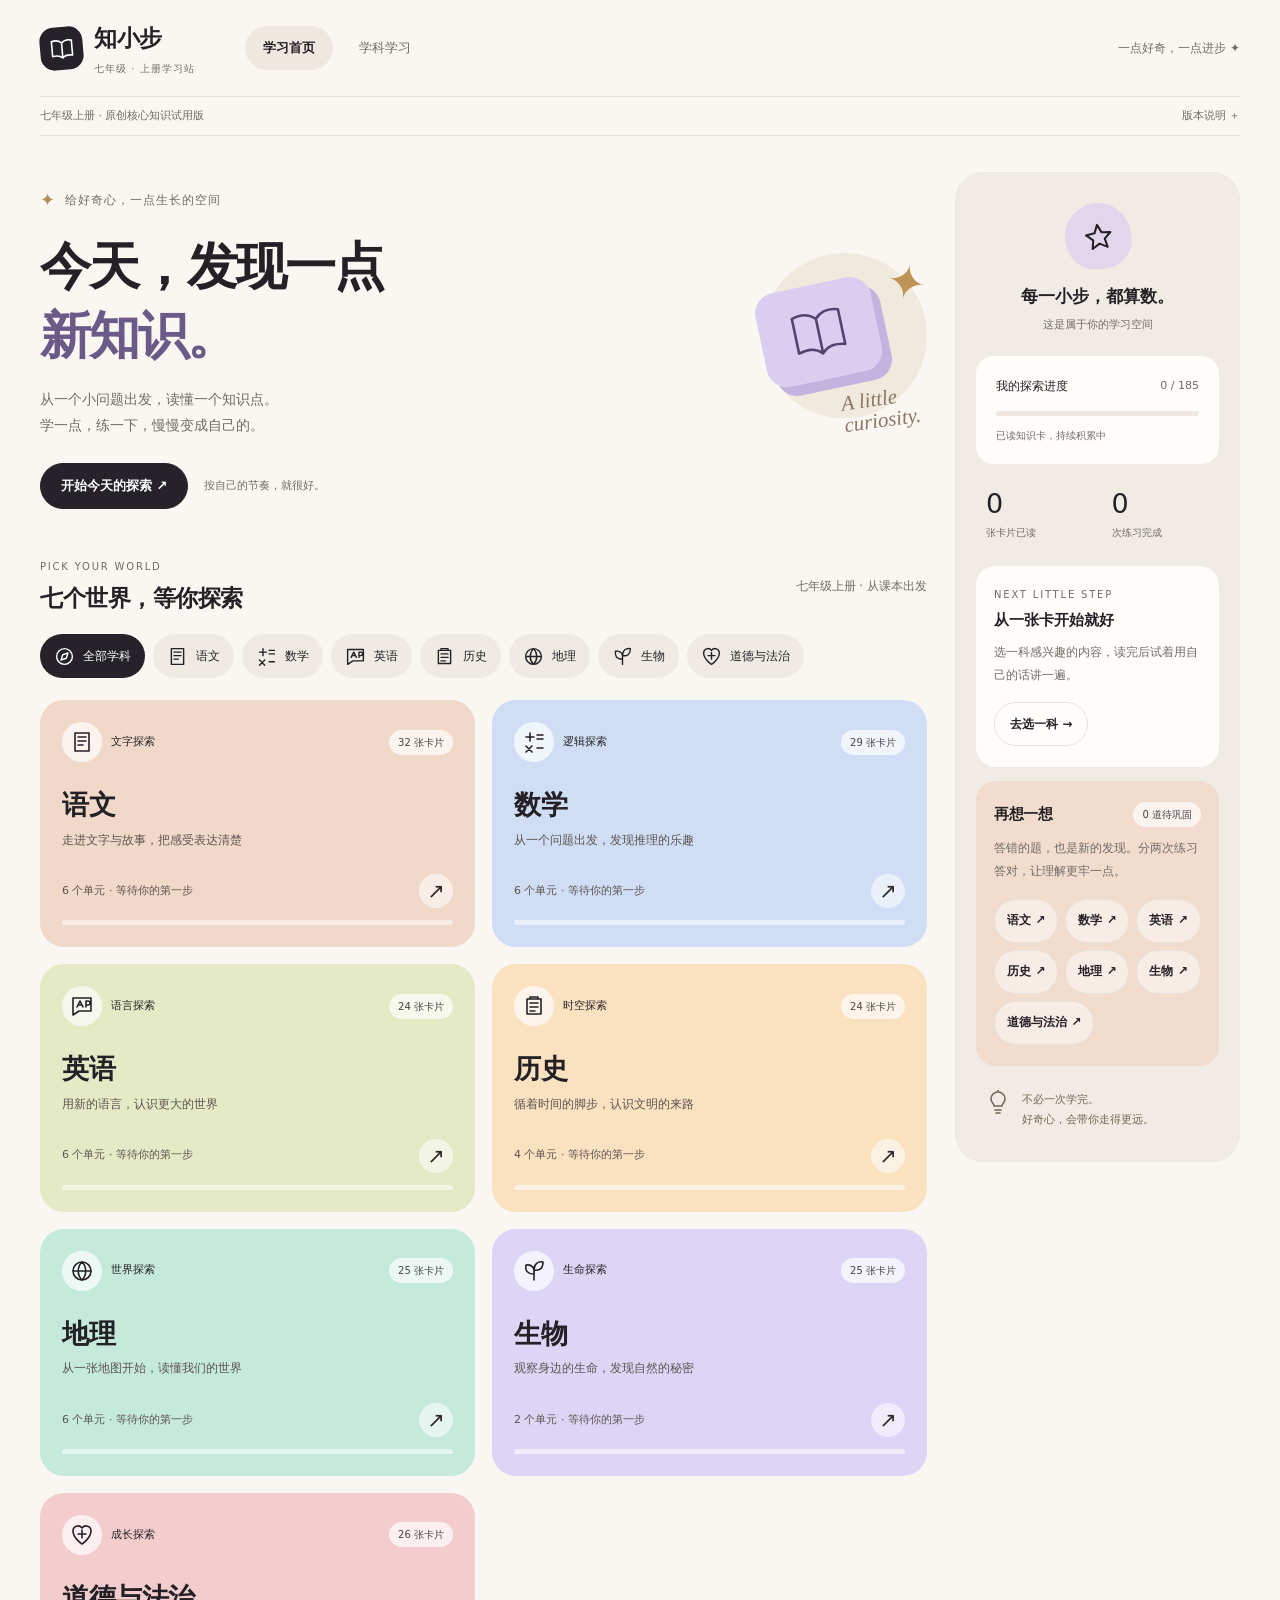
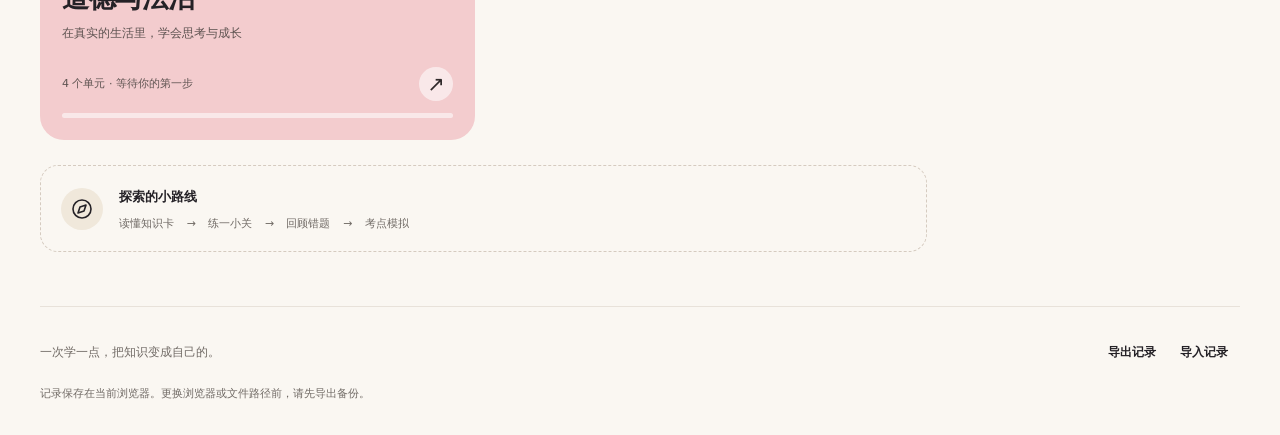
==== commit 8b22ef2e: "Add Chinese maths and English learning cards" ====
--- a/index.html
+++ b/index.html
@@ -700,8 +700,8 @@
   .q-card { padding: 20px; }
 }
 </style>
-<link rel="stylesheet" href="assets/styles/learning.css?v=20261021-explore2">
-<script src="assets/js/core/content.js"></script>
+<link rel="stylesheet" href="assets/styles/learning.css?v=20261021-seven1">
+<script src="assets/js/core/content.js?v=20261021-seven1"></script>
 <script src="content/grade7-semester1/manifest.js"></script>
 <script src="content/grade7-semester1/history.js"></script>
 <script src="content/grade7-semester1/geography.js"></script>
@@ -711,13 +711,16 @@
 <script src="content/grade7-semester1/editions/geography.js"></script>
 <script src="content/grade7-semester1/editions/biology.js"></script>
 <script src="content/grade7-semester1/editions/morality.js"></script>
-<script src="assets/js/core/editions.js"></script>
-<script src="assets/js/core/storage.js"></script>
-<script src="assets/js/core/questions.js"></script>
-<script src="assets/js/core/practice.js"></script>
-<script src="assets/js/pages/ui.js?v=20261021-explore2"></script>
-<script src="assets/js/pages/home.js?v=20261021-explore2"></script>
-<script src="assets/js/pages/subject.js?v=20261021-explore2"></script>
+<script src="content/grade7-semester1/editions/chinese.js"></script>
+<script src="content/grade7-semester1/editions/math.js"></script>
+<script src="content/grade7-semester1/editions/english.js"></script>
+<script src="assets/js/core/editions.js?v=20261021-seven1"></script>
+<script src="assets/js/core/storage.js?v=20261021-seven1"></script>
+<script src="assets/js/core/questions.js?v=20261021-seven1"></script>
+<script src="assets/js/core/practice.js?v=20261021-seven1"></script>
+<script src="assets/js/pages/ui.js?v=20261021-seven1"></script>
+<script src="assets/js/pages/home.js?v=20261021-seven1"></script>
+<script src="assets/js/pages/subject.js?v=20261021-seven1"></script>
 </head>
 <body class="g7-body">
 <div id="learning-app"></div>
--- a/assets/styles/learning.css
+++ b/assets/styles/learning.css
@@ -27,7 +27,7 @@
 .g7-footer{max-width:1264px;margin:0 auto;padding:22px 0 30px;border-top:1px solid var(--g7-line);display:flex;flex-wrap:wrap;align-items:center;justify-content:space-between;gap:10px;color:var(--g7-muted);font-size:12px}#learning-app .g7-footer .g7-btn{border:none;background:transparent;font-size:12px;padding:8px 12px}.g7-footer>small{flex-basis:100%;font-size:11px}#g7-notice{display:none;position:fixed;bottom:24px;left:50%;transform:translateX(-50%);background:#302a33;color:white;padding:14px 22px;font-size:13px;max-width:calc(100% - 32px);width:max-content;border-radius:16px;box-shadow:0 8px 30px #24212620;z-index:100}#g7-notice.visible{display:block}
 /* Subject directories and knowledge reading. */
 .g7-back{min-height:44px;display:inline-flex;align-items:center;color:var(--g7-muted)!important;font-size:12px}.g7-subject-hero{display:flex;align-items:center;justify-content:space-between;gap:20px;padding:16px 0 26px}.g7-subject-hero h1{display:flex;align-items:center;gap:12px;font-size:34px;font-weight:600;margin:9px 0 8px!important}.g7-subject-hero .g7-subject-icon{width:46px;height:46px;background:var(--world)}.g7-subject-hero p{font-size:13px;color:var(--g7-muted)}.g7-subject-summary{display:flex;flex-direction:column;align-items:end}.g7-subject-summary>b{font:500 34px/1.4 system-ui,sans-serif}.g7-subject-summary small{font-size:16px;color:var(--g7-muted)}.g7-subject-summary>span{font-size:11px;color:var(--g7-muted)}
-.g7-tabs{display:flex;flex-wrap:wrap;align-items:center;gap:6px;padding-bottom:20px;border-bottom:1px solid var(--g7-line);margin-bottom:25px}.g7-tabs a{min-height:44px;display:inline-flex;align-items:center;padding:9px 22px;border-radius:99px;font-size:13px;color:#635c58!important;background:#efeae3}.g7-tabs a[aria-current]{background:#26222a;color:white!important}.g7-tabs a:last-child{background:transparent;margin-left:auto;font-size:12px}
+.g7-tabs{display:flex;flex-wrap:wrap;align-items:center;gap:6px;padding-bottom:20px;border-bottom:1px solid var(--g7-line);margin-bottom:25px}.g7-tabs a{min-height:44px;display:inline-flex;align-items:center;padding:9px 22px;border-radius:99px;font-size:13px;color:#635c58!important;background:#efeae3}.g7-tabs a[aria-current]{background:#26222a;color:white!important}.g7-tabs .g7-legacy-link{background:transparent;margin-left:auto;font-size:12px}
 .g7-unit{background:var(--g7-paper);border:1px solid var(--g7-line);border-radius:var(--g7-radius);margin-bottom:18px;overflow:hidden}.g7-unit>summary{display:flex;align-items:center;gap:17px;padding:22px 24px}.g7-unit-number{display:grid;place-items:center;width:48px;height:48px;border-radius:14px;background:var(--world);font:500 22px/1 system-ui,sans-serif;flex-shrink:0}.g7-unit>summary b{font-size:17px;font-weight:600}.g7-unit>summary small{display:block;font-size:11px;color:var(--g7-muted);margin-top:4px}.g7-expand{margin-left:auto;font-size:23px;font-weight:300}.g7-unit[open]>summary .g7-expand{transform:rotate(45deg)}.g7-unit-body{padding:0 24px 24px}.g7-topic-grid{display:grid;grid-template-columns:repeat(3,minmax(0,1fr));gap:16px}.g7-card-row{display:flex;flex-direction:column;background:var(--world);padding:20px;border-radius:18px;min-height:205px;transition:transform .18s,box-shadow .18s}.g7-card-row:nth-child(3n+2){background:var(--world-pale);border:1px solid color-mix(in srgb,var(--world) 70%,white)}.g7-card-row:nth-child(3n){background:#f1ede7}.g7-topic-top{display:flex;align-items:center;justify-content:space-between;gap:10px;margin-bottom:18px}.g7-topic-number{display:grid;place-items:center;border-radius:50%;width:29px;height:29px;background:#ffffff90;font:12px system-ui,sans-serif}.g7-topic-state{font-size:10px;color:#62544b}.g7-topic-state.done{background:#ffffffb0;padding:3px 8px;border-radius:99px;color:#355e4b}.g7-topic-content{display:block}.g7-topic-content small{display:block;font-size:11px;color:#71655f;margin-bottom:5px}.g7-topic-content b{display:block;font-size:19px;font-weight:550;line-height:1.6}.g7-topic-bottom{display:flex;align-items:center;justify-content:space-between;gap:10px;font-size:11px;color:#655a54;padding-top:20px;margin-top:auto}.g7-topic-bottom .g7-round-arrow{width:30px;height:30px;font-size:19px}.g7-unit-challenge{display:flex;align-items:center;justify-content:space-between;gap:20px;background:var(--world-pale);border-radius:16px;padding:20px;margin-bottom:20px}.g7-unit-challenge b{font-size:14px;font-weight:600}.g7-unit-challenge p{font-size:12px;color:var(--g7-muted);margin-top:5px!important}
 #learning-app[data-view="reading"] .g7-subject-hero{padding:5px 0 18px}#learning-app[data-view="reading"] .g7-subject-hero .g7-eyebrow,#learning-app[data-view="reading"] .g7-subject-hero p{display:none}#learning-app[data-view="reading"] .g7-subject-hero h1{font-size:25px}#learning-app[data-view="reading"] .g7-subject-hero .g7-subject-icon{width:34px;height:34px}#learning-app[data-view="reading"] .g7-subject-summary{flex-direction:row;align-items:center;gap:9px}#learning-app[data-view="reading"] .g7-subject-summary>b{font-size:23px}
 .g7-learning-layout{display:grid;grid-template-columns:190px minmax(0,1fr) 220px;gap:24px;align-items:start}.g7-reading-nav{position:sticky;top:24px}.g7-outline{background:#f0ece5;border-radius:18px;padding:10px}.g7-outline>summary{min-height:44px;padding:9px 8px;display:flex;justify-content:space-between;align-items:center;gap:8px;font-size:12px;font-weight:600}.g7-outline[open]>summary>span{transform:rotate(45deg)}.g7-outline nav{display:grid;gap:4px;max-height:55vh;overflow-y:auto;padding-top:8px}.g7-outline a{display:flex;align-items:start;gap:10px;padding:12px 9px;border-radius:12px;font-size:12px;min-height:44px}.g7-outline a>span{color:#9a8f82;font:10px/2.1 system-ui,sans-serif}.g7-outline a>b{font-weight:400}.g7-outline a>i{font-style:normal;color:#50745d;margin-left:auto}.g7-outline a[aria-current]{background:#fffdfa;box-shadow:0 3px 8px #30252205}.g7-outline a[aria-current]>b{font-weight:600}.g7-reading-hint{display:flex;gap:10px;color:#847463;padding:25px 13px}.g7-reading-hint .g7-icon{width:19px;height:19px}.g7-reading-hint p{font-size:11px}
@@ -50,7 +50,7 @@
 .g7-shell,.g7-footer,.g7-edition-note{margin-left:20px;margin-right:20px}.g7-top{padding:0 20px;gap:14px;height:76px}.g7-brand{font-size:20px;gap:8px}.g7-brandmark{width:36px;height:36px;border-radius:12px}.g7-brandmark .g7-icon{width:21px;height:21px}.g7-brand small{font-size:8px;letter-spacing:.5px}.g7-top nav{gap:0}.g7-top nav a{font-size:11px;padding:10px 12px}.g7-edition-note{font-size:10px}.g7-edition-note summary{gap:5px;min-height:42px}.g7-edition-note summary>span{font-size:9px;white-space:nowrap}.g7-shell{padding-top:17px;padding-bottom:32px}
 .g7-welcome{min-height:0;padding:10px 0 25px}.g7-welcome h1{font-size:39px;letter-spacing:-1.5px;margin-top:14px!important}.g7-welcome p{font-size:13px;line-height:1.9}.g7-welcome .g7-eyebrow{font-size:11px}.g7-hero-art{width:120px;height:170px;top:35px;transform:scale(.52);transform-origin:right top;right:0}.g7-art-orbit{width:160px;height:160px}.g7-art-note{display:none}.g7-welcome-actions{display:block;margin-top:21px}.g7-welcome-actions>span{display:inline-block;margin-left:12px;font-size:10px}.g7-section-title{margin:20px 0 17px;align-items:start}.g7-section-title h2{font-size:21px}.g7-section-title>span{display:none}.g7-world-tabs{flex-wrap:nowrap;overflow-x:auto;padding:3px 3px 8px;margin-left:-3px;margin-right:-3px;margin-bottom:13px}.g7-world-tabs a{flex-shrink:0;padding:8px 12px}.g7-overline{font-size:9px}
 .g7-subject-grid{gap:12px}.g7-subject-card{border-radius:20px;padding:16px}.g7-subject-top{margin-bottom:21px}.g7-subject-top>.g7-card-badge{display:none}.g7-subject-icon{width:32px;height:32px}.g7-subject-icon .g7-icon{width:19px;height:19px}.g7-world-label{font-size:10px}.g7-subject-card h3{font-size:23px}.g7-subject-card>p{font-size:11px;min-height:40px}.g7-subject-bottom{font-size:10px;margin-top:16px;gap:5px;min-height:35px}.g7-subject-bottom .g7-round-arrow{width:27px;height:27px;font-size:18px}.g7-learning-strip{padding:16px;gap:12px;margin-top:18px}.g7-learning-strip p{font-size:10px}.g7-learning-strip p span{margin:0 3px}.g7-home-rail{display:block;padding:19px;border-radius:23px}.g7-profile{text-align:left;padding:0}.g7-profile-symbol,.g7-profile>p{display:none}.g7-profile h2{font-size:16px}.g7-rail-meter{margin-top:17px}.g7-metrics{gap:20px;padding:14px 8px 20px}.g7-rail-card{margin-bottom:14px}.g7-wrong-preview .g7-section-title>span{display:inline-flex}.g7-rail-card p{font-size:12px}
-.g7-subject-hero{padding:10px 0 22px;gap:15px}.g7-subject-hero h1{font-size:29px}.g7-subject-hero .g7-eyebrow{font-size:10px}.g7-subject-hero p{font-size:11px}.g7-subject-summary>b{font-size:27px}.g7-subject-summary small{font-size:13px}.g7-subject-summary>span{font-size:10px}.g7-tabs{flex-wrap:nowrap;overflow-x:auto;gap:5px;padding:4px 3px 15px;margin-left:-3px;margin-right:-3px;margin-bottom:19px}.g7-tabs a{padding:8px 15px;font-size:12px;white-space:nowrap;flex-shrink:0}.g7-tabs a:last-child{padding:8px 12px;font-size:11px}.g7-unit{border-radius:20px}.g7-unit>summary{padding:18px 16px;gap:12px}.g7-unit-number{width:37px;height:40px;border-radius:12px;font-size:19px}.g7-unit>summary b{font-size:14px}.g7-unit>summary small{font-size:10px}.g7-unit-body{padding:0 14px 14px}.g7-topic-grid{gap:10px}.g7-card-row{padding:15px;border-radius:15px;min-height:195px}.g7-topic-top{gap:5px;margin-bottom:15px}.g7-topic-number{width:25px;height:25px;font-size:10px}.g7-topic-state{font-size:9px}.g7-topic-content small{font-size:10px}.g7-topic-content b{font-size:16px}.g7-topic-bottom{font-size:10px;gap:3px;padding-top:16px}.g7-topic-bottom .g7-round-arrow{width:24px;height:24px;font-size:17px}.g7-unit-challenge{align-items:start;flex-direction:column;padding:17px;gap:13px}.g7-unit-challenge p{font-size:11px}
+.g7-subject-hero{padding:10px 0 22px;gap:15px}.g7-subject-hero h1{font-size:29px}.g7-subject-hero .g7-eyebrow{font-size:10px}.g7-subject-hero p{font-size:11px}.g7-subject-summary>b{font-size:27px}.g7-subject-summary small{font-size:13px}.g7-subject-summary>span{font-size:10px}.g7-tabs{flex-wrap:nowrap;overflow-x:auto;gap:5px;padding:4px 3px 15px;margin-left:-3px;margin-right:-3px;margin-bottom:19px}.g7-tabs a{padding:8px 15px;font-size:12px;white-space:nowrap;flex-shrink:0}.g7-tabs .g7-legacy-link{padding:8px 12px;font-size:11px}.g7-unit{border-radius:20px}.g7-unit>summary{padding:18px 16px;gap:12px}.g7-unit-number{width:37px;height:40px;border-radius:12px;font-size:19px}.g7-unit>summary b{font-size:14px}.g7-unit>summary small{font-size:10px}.g7-unit-body{padding:0 14px 14px}.g7-topic-grid{gap:10px}.g7-card-row{padding:15px;border-radius:15px;min-height:195px}.g7-topic-top{gap:5px;margin-bottom:15px}.g7-topic-number{width:25px;height:25px;font-size:10px}.g7-topic-state{font-size:9px}.g7-topic-content small{font-size:10px}.g7-topic-content b{font-size:16px}.g7-topic-bottom{font-size:10px;gap:3px;padding-top:16px}.g7-topic-bottom .g7-round-arrow{width:24px;height:24px;font-size:17px}.g7-unit-challenge{align-items:start;flex-direction:column;padding:17px;gap:13px}.g7-unit-challenge p{font-size:11px}
 #learning-app[data-view="reading"] .g7-subject-hero{padding:0 0 10px}#learning-app[data-view="reading"] .g7-subject-hero h1{font-size:21px;gap:9px}#learning-app[data-view="reading"] .g7-subject-summary>span{display:none}.g7-reading-nav{margin-bottom:0}.g7-outline{border-radius:14px}.g7-outline>summary{font-size:12px}.g7-outline nav{grid-template-columns:1fr;max-height:260px}.g7-knowledge{padding:22px 18px;border-radius:22px}.g7-knowledge h2{font-size:25px;margin-bottom:22px!important}.g7-card-label{font-size:10px;gap:8px;align-items:start;margin-bottom:18px}.g7-card-label>.g7-chip{flex-shrink:0}.g7-chip{font-size:10px;padding:5px 9px}.g7-reading-intro{font-size:10px}.g7-reading-intro>span:last-child{display:none}.g7-knowledge-body{font-size:17px;line-height:1.95}.g7-explore-heading{font-size:10px}.g7-discovery summary{padding:16px 14px;gap:10px}.g7-discovery summary small{font-size:10px}.g7-discovery-content{padding:0 18px 19px;font-size:15px}.g7-recall{padding:18px}.g7-recall-label{font-size:11px}.g7-recall>p{font-size:16px}.g7-card-actions{bottom:max(12px,env(safe-area-inset-bottom));gap:8px;padding:8px;margin-left:-10px;margin-right:-10px}.g7-card-actions .g7-btn{font-size:11px!important;padding:9px 13px!important;min-height:44px!important}.g7-card-next{gap:8px}.g7-card-next .g7-btn{font-size:11px!important;padding:9px 10px!important}.g7-explanation{padding:9px 14px}.g7-exam-type{font-size:11px}
 .g7-mock-grid{grid-template-columns:1fr}.g7-mock-feature{position:static;padding:28px}.g7-mock-feature h2{font-size:26px}.g7-mock-number{font-size:59px}.g7-panel{padding:22px 18px}.g7-panel h2{font-size:20px}.g7-mock-unit b{font-size:13px}.g7-question{padding:23px 18px;border-radius:21px}.g7-question h2{font-size:18px}.g7-practice-head{align-items:start;gap:12px}.g7-practice-head h2{font-size:17px}.g7-practice-head>span{font-size:11px}.g7-option{gap:11px;padding:15px 12px;min-height:66px;border-radius:14px}.g7-option>b{font-size:16px}.g7-option>span{width:28px;height:28px}.g7-question-actions{gap:9px}#learning-app .g7-question-actions .g7-btn{font-size:12px;padding:10px 15px}.g7-sort li{padding:12px;gap:10px;flex-wrap:wrap}.g7-sort b{font-size:15px}.g7-sort li>div{justify-content:end}.g7-matching label{font-size:15px;gap:10px;grid-template-columns:minmax(0,1fr) minmax(0,1.2fr)}.g7-matching select{font-size:14px}.g7-status-row{gap:17px;font-size:12px}.g7-status-row b{font-size:21px}.g7-wrong-item>summary{padding:16px;font-size:14px;gap:10px}.g7-wrong-item>div{padding:0 18px 18px}.g7-result{padding:32px 20px}.g7-result h2{font-size:25px}.g7-info{flex-wrap:wrap}.g7-footer{padding-bottom:max(24px,env(safe-area-inset-bottom));font-size:11px}.g7-footer>small{font-size:10px}#g7-notice{bottom:84px}
 }
@@ -60,3 +60,7 @@
 @media(max-width:599px){.g7-hero-art{width:225px;height:230px;transform:scale(.46);right:0}}
 /* The phone action dock has its own reserved page space. */
 @media(max-width:799px){body.g7-reading-mode{padding-bottom:calc(90px + env(safe-area-inset-bottom))}.g7-card-actions{position:fixed;left:20px;right:20px;bottom:max(12px,env(safe-area-inset-bottom));max-width:600px;margin:0 auto;padding:10px;z-index:20;background:#fffefd;box-shadow:0 4px 25px #3025221c}#learning-app[data-view="reading"] a,#learning-app[data-view="reading"] button,#learning-app[data-view="reading"] summary{scroll-margin-bottom:110px}}
+/* New subjects reuse the same card components and interaction states. */
+#learning-app[data-world="chinese"],[data-world="chinese"]{--world:#f1d9c9;--world-deep:#87503e;--world-pale:#fff3eb}
+#learning-app[data-world="math"],[data-world="math"]{--world:#cfdef4;--world-deep:#426393;--world-pale:#f0f5ff}
+#learning-app[data-world="english"],[data-world="english"]{--world:#e3eac5;--world-deep:#606e32;--world-pale:#f7faeb}
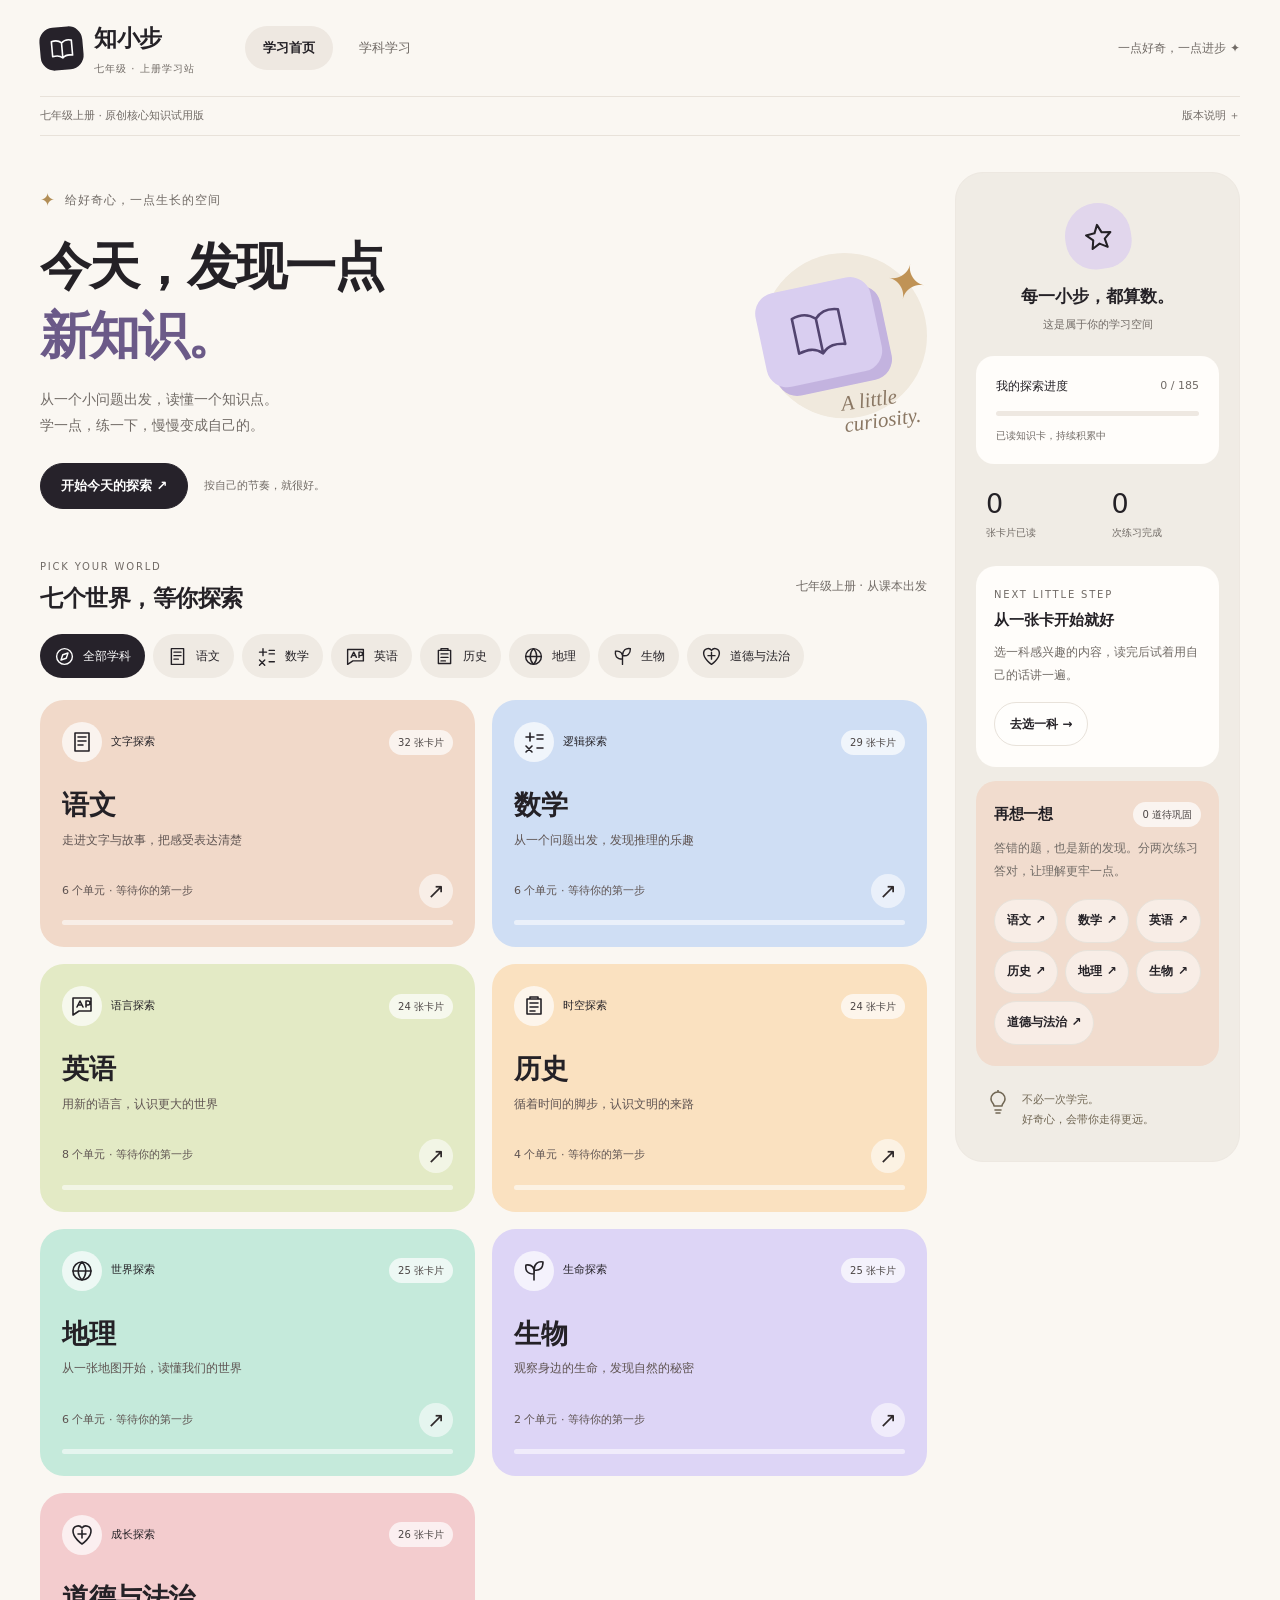
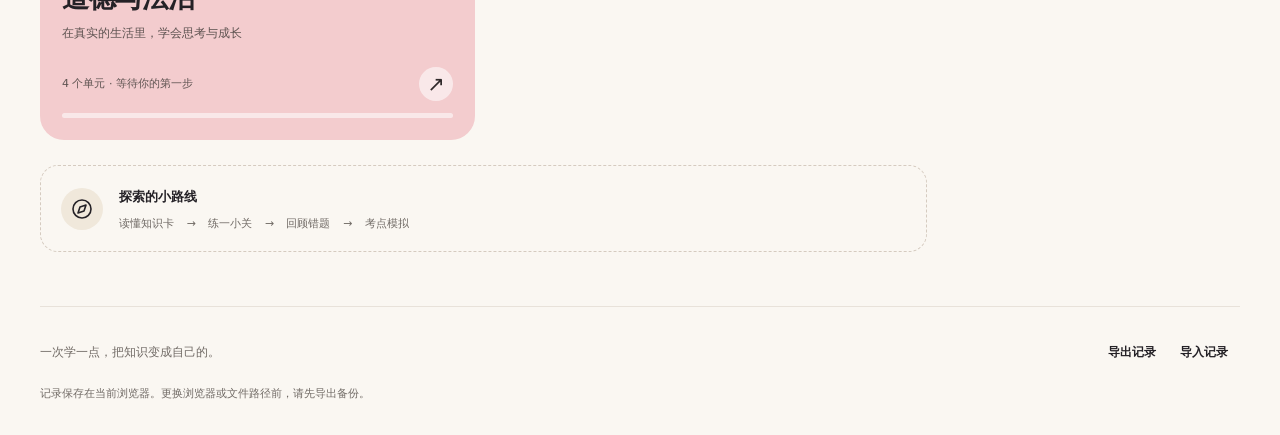
==== commit af21e501: "Organize Chinese and English cards by textbook chapters" ====
--- a/index.html
+++ b/index.html
@@ -700,27 +700,27 @@
   .q-card { padding: 20px; }
 }
 </style>
-<link rel="stylesheet" href="assets/styles/learning.css?v=20261021-seven1">
-<script src="assets/js/core/content.js?v=20261021-seven1"></script>
+<link rel="stylesheet" href="assets/styles/learning.css?v=20261021-course1">
+<script src="assets/js/core/content.js?v=20261021-course1"></script>
 <script src="content/grade7-semester1/manifest.js"></script>
 <script src="content/grade7-semester1/history.js"></script>
 <script src="content/grade7-semester1/geography.js"></script>
 <script src="content/grade7-semester1/biology.js"></script>
 <script src="content/grade7-semester1/morality.js"></script>
-<script src="content/grade7-semester1/editions/history.js"></script>
-<script src="content/grade7-semester1/editions/geography.js"></script>
-<script src="content/grade7-semester1/editions/biology.js"></script>
-<script src="content/grade7-semester1/editions/morality.js"></script>
-<script src="content/grade7-semester1/editions/chinese.js"></script>
-<script src="content/grade7-semester1/editions/math.js"></script>
-<script src="content/grade7-semester1/editions/english.js"></script>
-<script src="assets/js/core/editions.js?v=20261021-seven1"></script>
-<script src="assets/js/core/storage.js?v=20261021-seven1"></script>
-<script src="assets/js/core/questions.js?v=20261021-seven1"></script>
-<script src="assets/js/core/practice.js?v=20261021-seven1"></script>
-<script src="assets/js/pages/ui.js?v=20261021-seven1"></script>
-<script src="assets/js/pages/home.js?v=20261021-seven1"></script>
-<script src="assets/js/pages/subject.js?v=20261021-seven1"></script>
+<script src="content/grade7-semester1/editions/history.js?v=20261021-course1"></script>
+<script src="content/grade7-semester1/editions/geography.js?v=20261021-course1"></script>
+<script src="content/grade7-semester1/editions/biology.js?v=20261021-course1"></script>
+<script src="content/grade7-semester1/editions/morality.js?v=20261021-course1"></script>
+<script src="content/grade7-semester1/editions/chinese.js?v=20261021-course1"></script>
+<script src="content/grade7-semester1/editions/math.js?v=20261021-course1"></script>
+<script src="content/grade7-semester1/editions/english.js?v=20261021-course1"></script>
+<script src="assets/js/core/editions.js?v=20261021-course1"></script>
+<script src="assets/js/core/storage.js?v=20261021-course1"></script>
+<script src="assets/js/core/questions.js?v=20261021-course1"></script>
+<script src="assets/js/core/practice.js?v=20261021-course1"></script>
+<script src="assets/js/pages/ui.js?v=20261021-course1"></script>
+<script src="assets/js/pages/home.js?v=20261021-course1"></script>
+<script src="assets/js/pages/subject.js?v=20261021-course1"></script>
 </head>
 <body class="g7-body">
 <div id="learning-app"></div>
--- a/assets/styles/learning.css
+++ b/assets/styles/learning.css
@@ -64,3 +64,9 @@
 #learning-app[data-world="chinese"],[data-world="chinese"]{--world:#f1d9c9;--world-deep:#87503e;--world-pale:#fff3eb}
 #learning-app[data-world="math"],[data-world="math"]{--world:#cfdef4;--world-deep:#426393;--world-pale:#f0f5ff}
 #learning-app[data-world="english"],[data-world="english"]{--world:#e3eac5;--world-deep:#606e32;--world-pale:#f7faeb}
+/* Course directory: unit -> textbook lesson -> knowledge cards. */
+.g7-lesson{display:grid;grid-template-columns:185px minmax(0,1fr);gap:20px;padding:20px 0;border-top:1px solid var(--g7-line)}
+.g7-lesson:first-child{padding-top:8px;border-top:0}.g7-lesson-heading{padding:12px 0}.g7-lesson-heading h3{font-size:17px;font-weight:600;line-height:1.7!important}.g7-lesson-heading small{display:block;font-size:11px;color:var(--g7-muted);margin-top:8px}.g7-lesson .g7-topic-grid{grid-template-columns:repeat(2,minmax(0,1fr))}.g7-lesson .g7-card-row{min-height:170px}.g7-lesson .g7-card-row:only-child{grid-column:1/-1}.g7-lesson .g7-topic-content small{display:none}.g7-lesson .g7-topic-top{margin-bottom:10px}.g7-lesson .g7-topic-content b{font-size:18px}.g7-lesson .g7-topic-bottom{padding-top:14px}
+@media(max-width:799px){.g7-lesson{grid-template-columns:145px minmax(0,1fr);gap:16px}.g7-lesson-heading h3{font-size:15px}.g7-lesson .g7-topic-grid{grid-template-columns:1fr}}
+@media(max-width:599px){.g7-lesson{display:block;padding:17px 0}.g7-lesson-heading{padding:0 2px 13px}.g7-lesson-heading h3{font-size:16px}.g7-lesson-heading small{margin-top:4px}.g7-lesson .g7-card-row{min-height:160px}}
+.g7-outline a b small{display:block;font-size:10px;color:var(--g7-muted);font-weight:400;margin-bottom:3px;line-height:1.6}
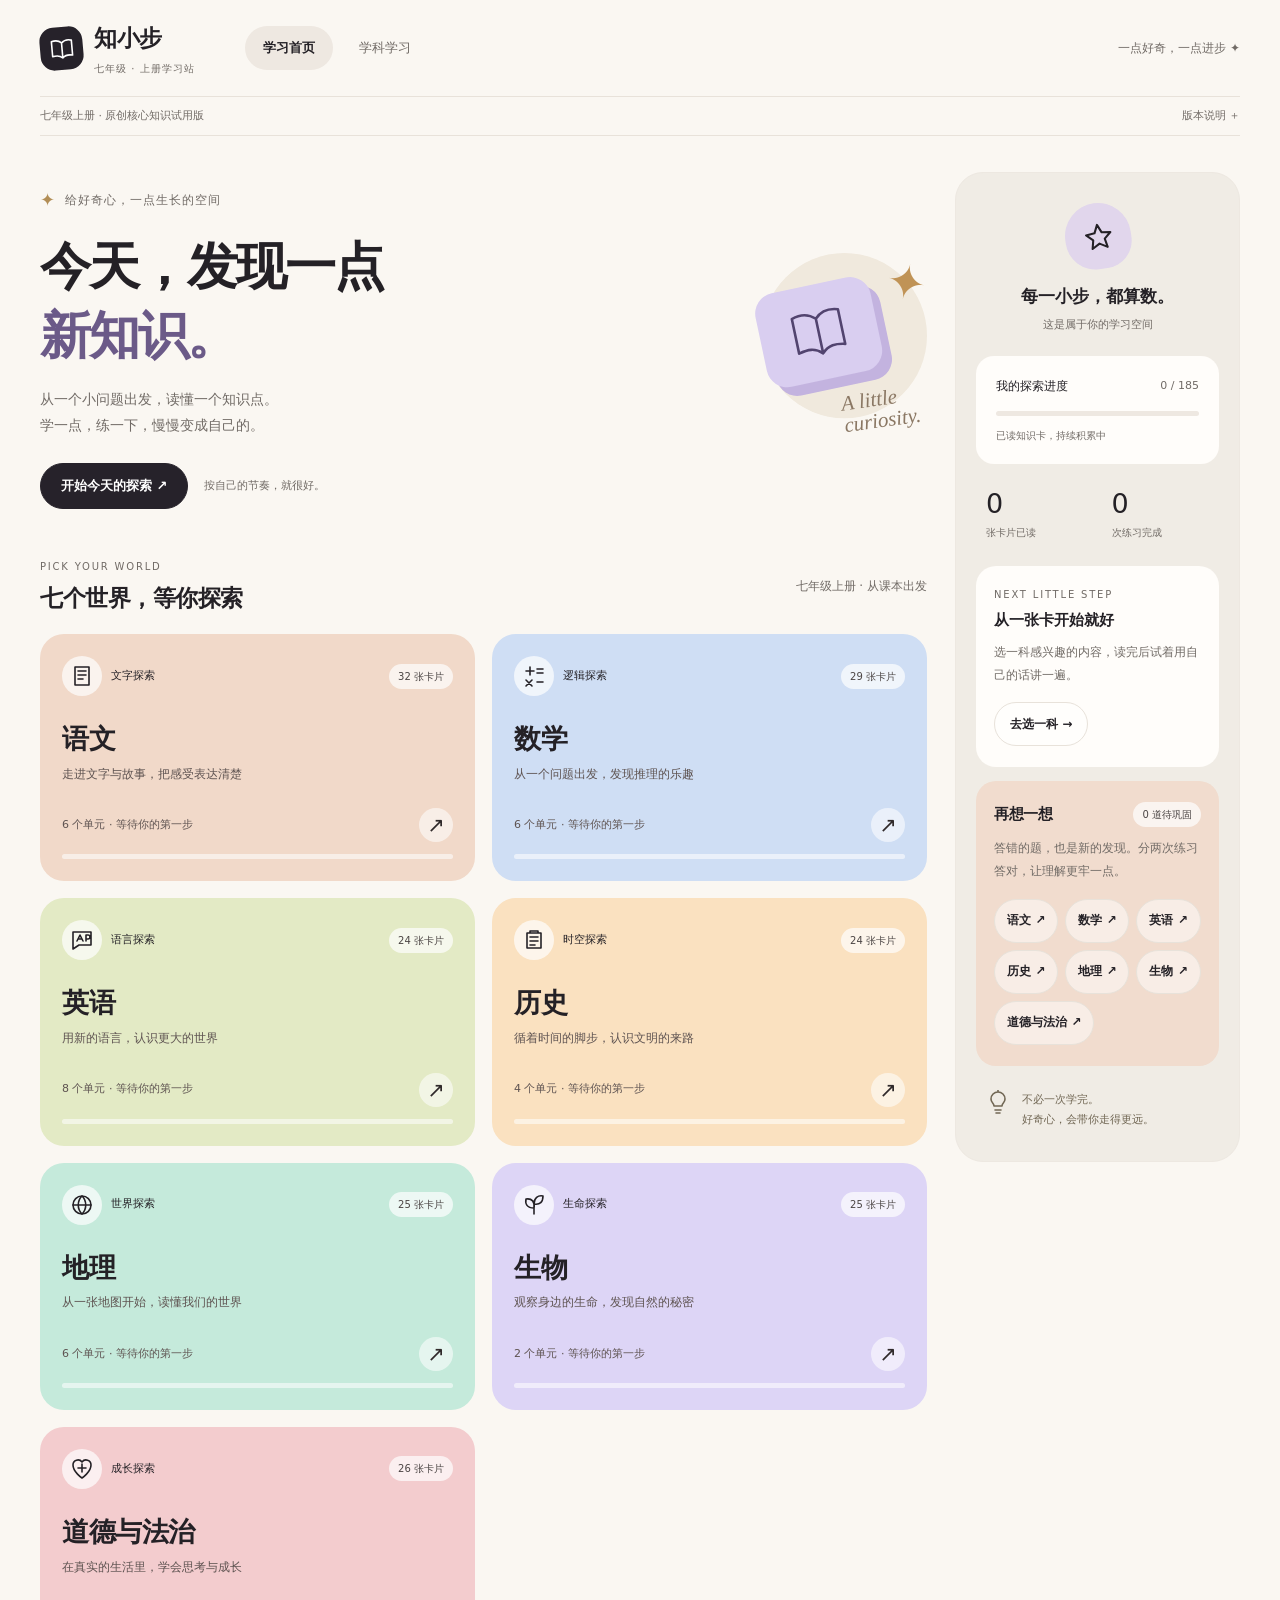
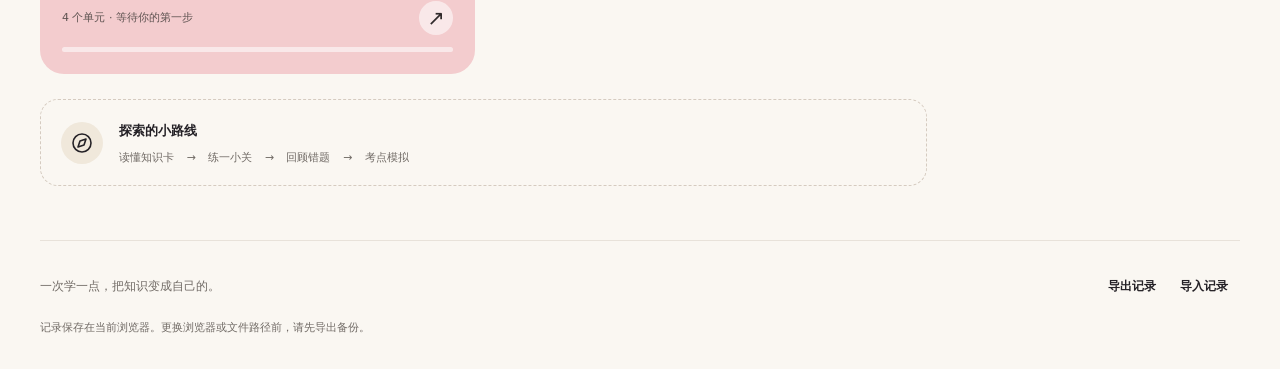
==== commit ab8d5e43: "Simplify learning navigation and reveal recall answers" ====
--- a/index.html
+++ b/index.html
@@ -700,27 +700,27 @@
   .q-card { padding: 20px; }
 }
 </style>
-<link rel="stylesheet" href="assets/styles/learning.css?v=20261021-course1">
-<script src="assets/js/core/content.js?v=20261021-course1"></script>
+<link rel="stylesheet" href="assets/styles/learning.css?v=20261021-polish1">
+<script src="assets/js/core/content.js?v=20261021-polish1"></script>
 <script src="content/grade7-semester1/manifest.js"></script>
 <script src="content/grade7-semester1/history.js"></script>
 <script src="content/grade7-semester1/geography.js"></script>
 <script src="content/grade7-semester1/biology.js"></script>
 <script src="content/grade7-semester1/morality.js"></script>
-<script src="content/grade7-semester1/editions/history.js?v=20261021-course1"></script>
-<script src="content/grade7-semester1/editions/geography.js?v=20261021-course1"></script>
-<script src="content/grade7-semester1/editions/biology.js?v=20261021-course1"></script>
-<script src="content/grade7-semester1/editions/morality.js?v=20261021-course1"></script>
-<script src="content/grade7-semester1/editions/chinese.js?v=20261021-course1"></script>
-<script src="content/grade7-semester1/editions/math.js?v=20261021-course1"></script>
-<script src="content/grade7-semester1/editions/english.js?v=20261021-course1"></script>
-<script src="assets/js/core/editions.js?v=20261021-course1"></script>
-<script src="assets/js/core/storage.js?v=20261021-course1"></script>
-<script src="assets/js/core/questions.js?v=20261021-course1"></script>
-<script src="assets/js/core/practice.js?v=20261021-course1"></script>
-<script src="assets/js/pages/ui.js?v=20261021-course1"></script>
-<script src="assets/js/pages/home.js?v=20261021-course1"></script>
-<script src="assets/js/pages/subject.js?v=20261021-course1"></script>
+<script src="content/grade7-semester1/editions/history.js?v=20261021-polish1"></script>
+<script src="content/grade7-semester1/editions/geography.js?v=20261021-polish1"></script>
+<script src="content/grade7-semester1/editions/biology.js?v=20261021-polish1"></script>
+<script src="content/grade7-semester1/editions/morality.js?v=20261021-polish1"></script>
+<script src="content/grade7-semester1/editions/chinese.js?v=20261021-polish1"></script>
+<script src="content/grade7-semester1/editions/math.js?v=20261021-polish1"></script>
+<script src="content/grade7-semester1/editions/english.js?v=20261021-polish1"></script>
+<script src="assets/js/core/editions.js?v=20261021-polish1"></script>
+<script src="assets/js/core/storage.js?v=20261021-polish1"></script>
+<script src="assets/js/core/questions.js?v=20261021-polish1"></script>
+<script src="assets/js/core/practice.js?v=20261021-polish1"></script>
+<script src="assets/js/pages/ui.js?v=20261021-polish1"></script>
+<script src="assets/js/pages/home.js?v=20261021-polish1"></script>
+<script src="assets/js/pages/subject.js?v=20261021-polish1"></script>
 </head>
 <body class="g7-body">
 <div id="learning-app"></div>
--- a/assets/styles/learning.css
+++ b/assets/styles/learning.css
@@ -70,3 +70,5 @@
 @media(max-width:799px){.g7-lesson{grid-template-columns:145px minmax(0,1fr);gap:16px}.g7-lesson-heading h3{font-size:15px}.g7-lesson .g7-topic-grid{grid-template-columns:1fr}}
 @media(max-width:599px){.g7-lesson{display:block;padding:17px 0}.g7-lesson-heading{padding:0 2px 13px}.g7-lesson-heading h3{font-size:16px}.g7-lesson-heading small{margin-top:4px}.g7-lesson .g7-card-row{min-height:160px}}
 .g7-outline a b small{display:block;font-size:10px;color:var(--g7-muted);font-weight:400;margin-bottom:3px;line-height:1.6}
+.g7-recall-answer{margin:16px 0;padding:18px 20px;border-radius:16px;background:rgba(255,255,255,.72);border:1px solid rgba(38,35,41,.08)}
+.g7-recall-answer>b{font-size:13px}.g7-recall .g7-recall-answer p{margin:8px 0 0;line-height:1.9}.g7-recall>[data-action="recall-answer"]{margin-right:10px}
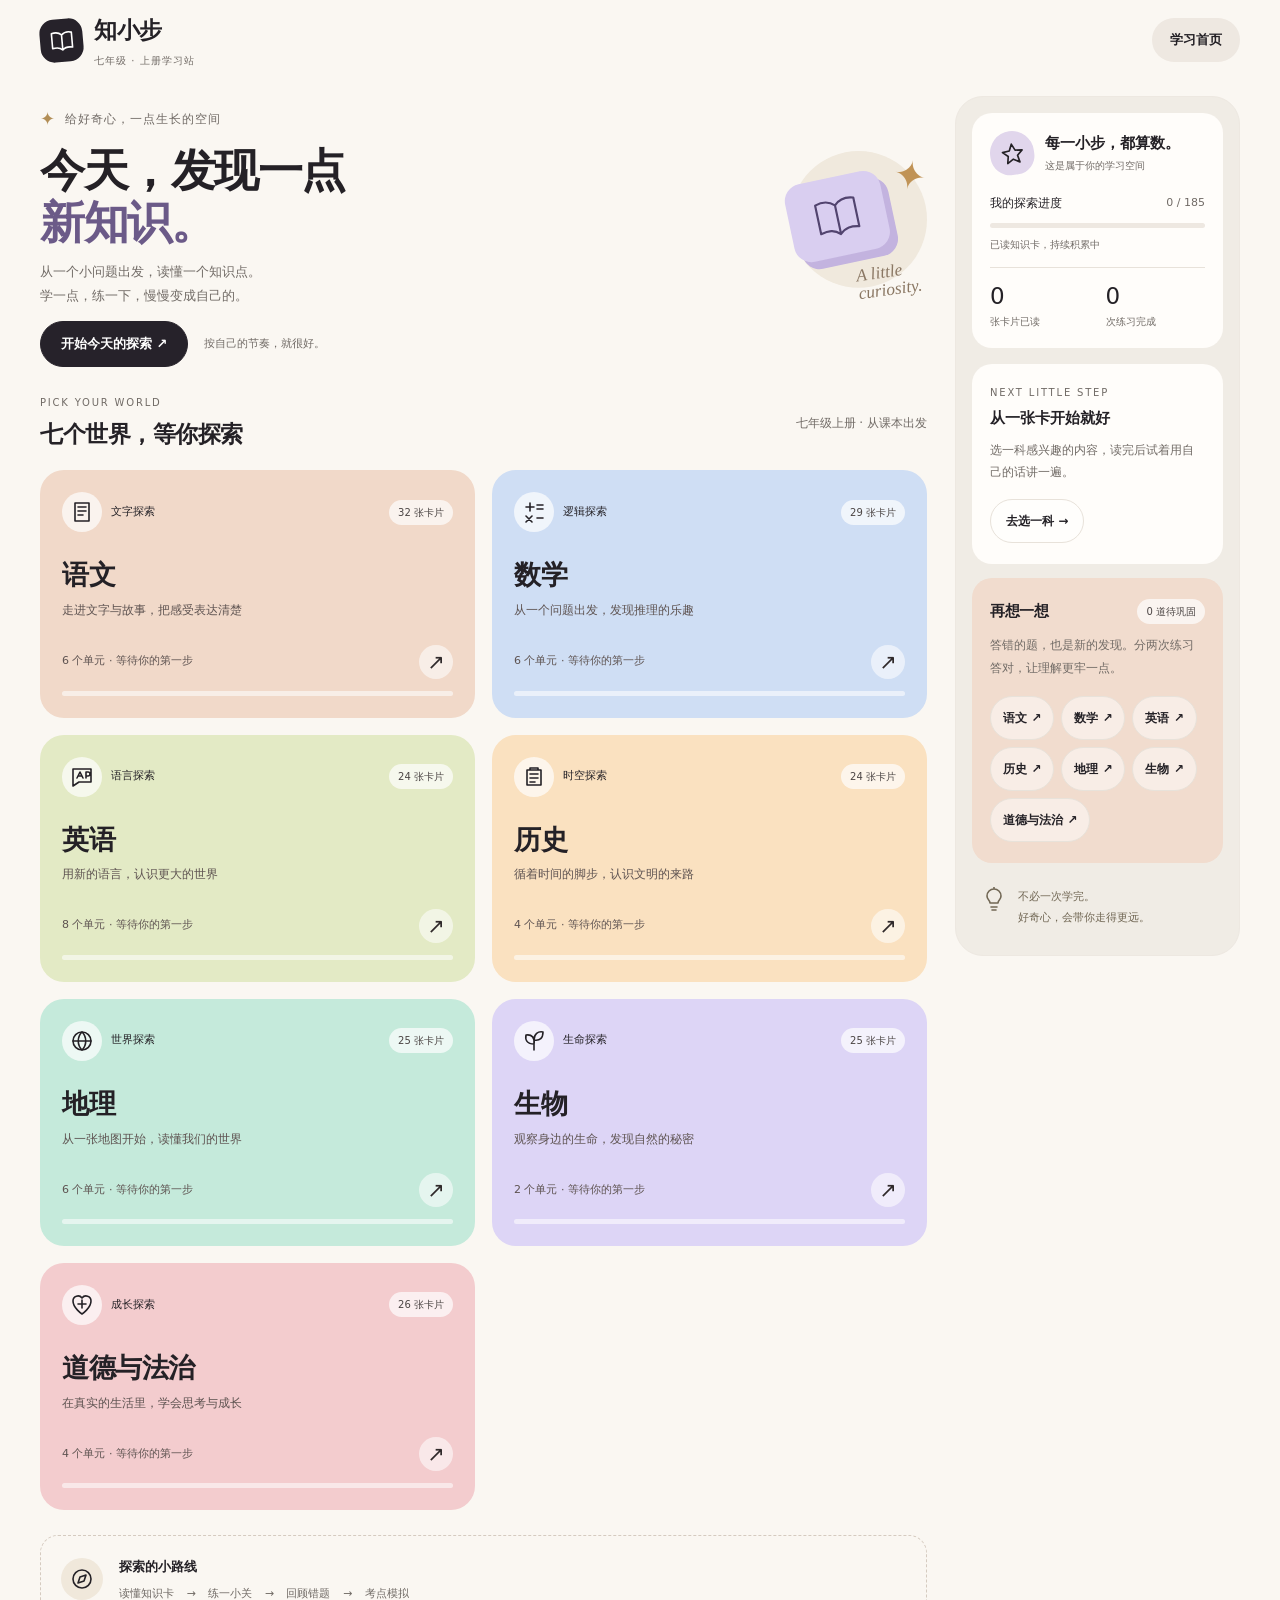
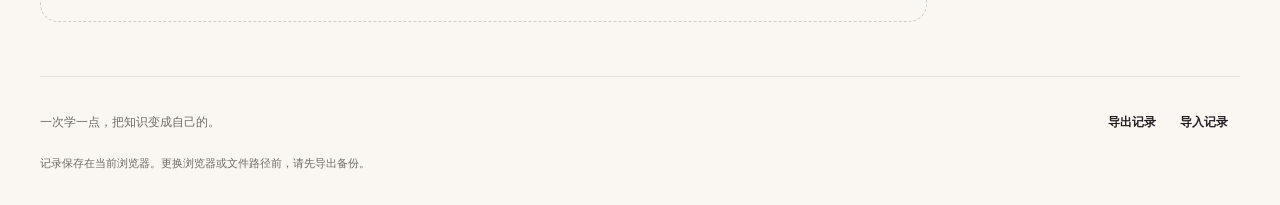
==== commit 629abe8d: "Compact home welcome and consolidate learning overview" ====
--- a/index.html
+++ b/index.html
@@ -700,27 +700,27 @@
   .q-card { padding: 20px; }
 }
 </style>
-<link rel="stylesheet" href="assets/styles/learning.css?v=20261021-polish1">
-<script src="assets/js/core/content.js?v=20261021-polish1"></script>
+<link rel="stylesheet" href="assets/styles/learning.css?v=20261021-compact1">
+<script src="assets/js/core/content.js?v=20261021-compact1"></script>
 <script src="content/grade7-semester1/manifest.js"></script>
 <script src="content/grade7-semester1/history.js"></script>
 <script src="content/grade7-semester1/geography.js"></script>
 <script src="content/grade7-semester1/biology.js"></script>
 <script src="content/grade7-semester1/morality.js"></script>
-<script src="content/grade7-semester1/editions/history.js?v=20261021-polish1"></script>
-<script src="content/grade7-semester1/editions/geography.js?v=20261021-polish1"></script>
-<script src="content/grade7-semester1/editions/biology.js?v=20261021-polish1"></script>
-<script src="content/grade7-semester1/editions/morality.js?v=20261021-polish1"></script>
-<script src="content/grade7-semester1/editions/chinese.js?v=20261021-polish1"></script>
-<script src="content/grade7-semester1/editions/math.js?v=20261021-polish1"></script>
-<script src="content/grade7-semester1/editions/english.js?v=20261021-polish1"></script>
-<script src="assets/js/core/editions.js?v=20261021-polish1"></script>
-<script src="assets/js/core/storage.js?v=20261021-polish1"></script>
-<script src="assets/js/core/questions.js?v=20261021-polish1"></script>
-<script src="assets/js/core/practice.js?v=20261021-polish1"></script>
-<script src="assets/js/pages/ui.js?v=20261021-polish1"></script>
-<script src="assets/js/pages/home.js?v=20261021-polish1"></script>
-<script src="assets/js/pages/subject.js?v=20261021-polish1"></script>
+<script src="content/grade7-semester1/editions/history.js?v=20261021-compact1"></script>
+<script src="content/grade7-semester1/editions/geography.js?v=20261021-compact1"></script>
+<script src="content/grade7-semester1/editions/biology.js?v=20261021-compact1"></script>
+<script src="content/grade7-semester1/editions/morality.js?v=20261021-compact1"></script>
+<script src="content/grade7-semester1/editions/chinese.js?v=20261021-compact1"></script>
+<script src="content/grade7-semester1/editions/math.js?v=20261021-compact1"></script>
+<script src="content/grade7-semester1/editions/english.js?v=20261021-compact1"></script>
+<script src="assets/js/core/editions.js?v=20261021-compact1"></script>
+<script src="assets/js/core/storage.js?v=20261021-compact1"></script>
+<script src="assets/js/core/questions.js?v=20261021-compact1"></script>
+<script src="assets/js/core/practice.js?v=20261021-compact1"></script>
+<script src="assets/js/pages/ui.js?v=20261021-compact1"></script>
+<script src="assets/js/pages/home.js?v=20261021-compact1"></script>
+<script src="assets/js/pages/subject.js?v=20261021-compact1"></script>
 </head>
 <body class="g7-body">
 <div id="learning-app"></div>
--- a/assets/styles/learning.css
+++ b/assets/styles/learning.css
@@ -72,3 +72,17 @@
 .g7-outline a b small{display:block;font-size:10px;color:var(--g7-muted);font-weight:400;margin-bottom:3px;line-height:1.6}
 .g7-recall-answer{margin:16px 0;padding:18px 20px;border-radius:16px;background:rgba(255,255,255,.72);border:1px solid rgba(38,35,41,.08)}
 .g7-recall-answer>b{font-size:13px}.g7-recall .g7-recall-answer p{margin:8px 0 0;line-height:1.9}.g7-recall>[data-action="recall-answer"]{margin-right:10px}
+/* Compact welcome and a single grouped learning overview. */
+.g7-top{height:80px;justify-content:space-between}.g7-top nav{margin-left:auto}
+.g7-home-shell{padding-top:16px}.g7-welcome{min-height:0;padding:8px 0 12px}
+.g7-welcome h1{font-size:clamp(36px,3.5vw,47px);line-height:1.18!important;margin:10px 0!important;letter-spacing:-1.5px}
+.g7-welcome p{font-size:13px;line-height:1.8}.g7-welcome-actions{margin-top:14px}.g7-hero-art{top:12px;transform:scale(.72);transform-origin:right center}
+.g7-home-main>#subjects>.g7-section-title{margin-top:16px}
+.g7-home-rail{margin-top:0;padding:16px}.g7-profile{padding:18px;background:#fffdfa;border-radius:20px;text-align:left;margin-bottom:16px}
+.g7-profile-heading{display:flex;align-items:center;gap:11px}.g7-profile .g7-profile-symbol{display:inline-grid;flex-shrink:0;width:44px;height:44px;margin:0}.g7-profile-symbol .g7-icon{width:25px;height:25px}
+.g7-profile-heading h2{font-size:15px;line-height:1.5}.g7-profile-heading p{font-size:10px;color:var(--g7-muted);margin-top:3px!important}
+.g7-profile .g7-rail-meter{background:transparent;margin-top:18px;padding:0;border-radius:0}.g7-profile .g7-rail-meter .g7-section-title{margin-bottom:10px}.g7-profile .g7-rail-meter small{margin-top:8px}
+.g7-profile .g7-metrics{padding:12px 0 0;margin-top:14px;border-top:1px solid var(--g7-line);gap:16px}.g7-profile .g7-metrics b{font-size:23px;line-height:1.4}
+@media(max-width:1100px){.g7-profile{padding:14px}.g7-profile-heading{gap:8px}.g7-profile-heading h2{font-size:13px}.g7-profile .g7-profile-symbol{width:36px;height:36px}.g7-hero-art{display:none}}
+@media(min-width:600px) and (max-width:799px){.g7-profile{margin-bottom:0}.g7-home-rail .g7-profile{grid-row:span 2}}
+@media(max-width:599px){.g7-top{height:72px}.g7-welcome{padding:8px 0 14px}.g7-welcome h1{font-size:35px;margin:10px 0!important}.g7-welcome-actions{margin-top:15px;display:flex;flex-wrap:wrap;gap:8px 12px}.g7-welcome-actions>span{margin:0}.g7-home-rail{padding:14px}.g7-profile{padding:16px}.g7-profile-heading h2{font-size:15px}.g7-profile .g7-profile-symbol{width:40px;height:40px}.g7-profile .g7-rail-meter .g7-section-title>span{display:inline}.g7-hero-art{display:none}}
